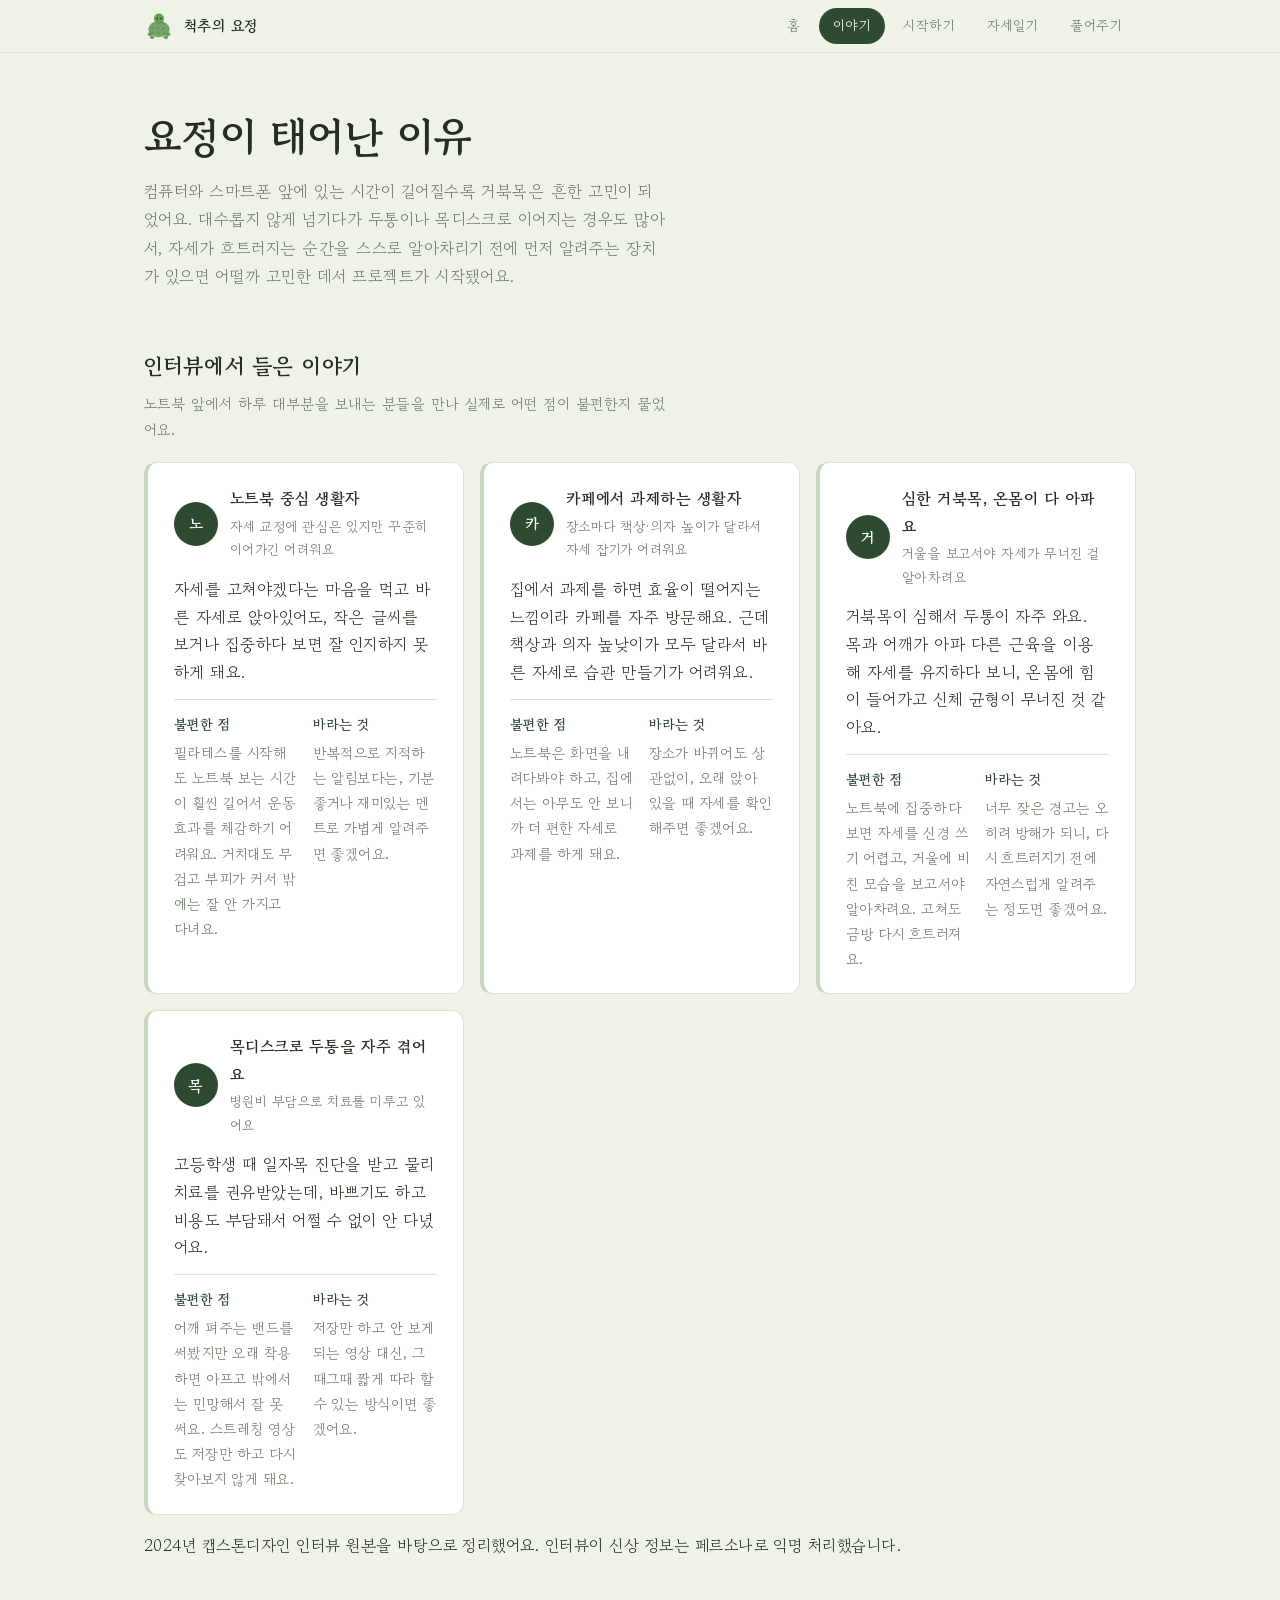
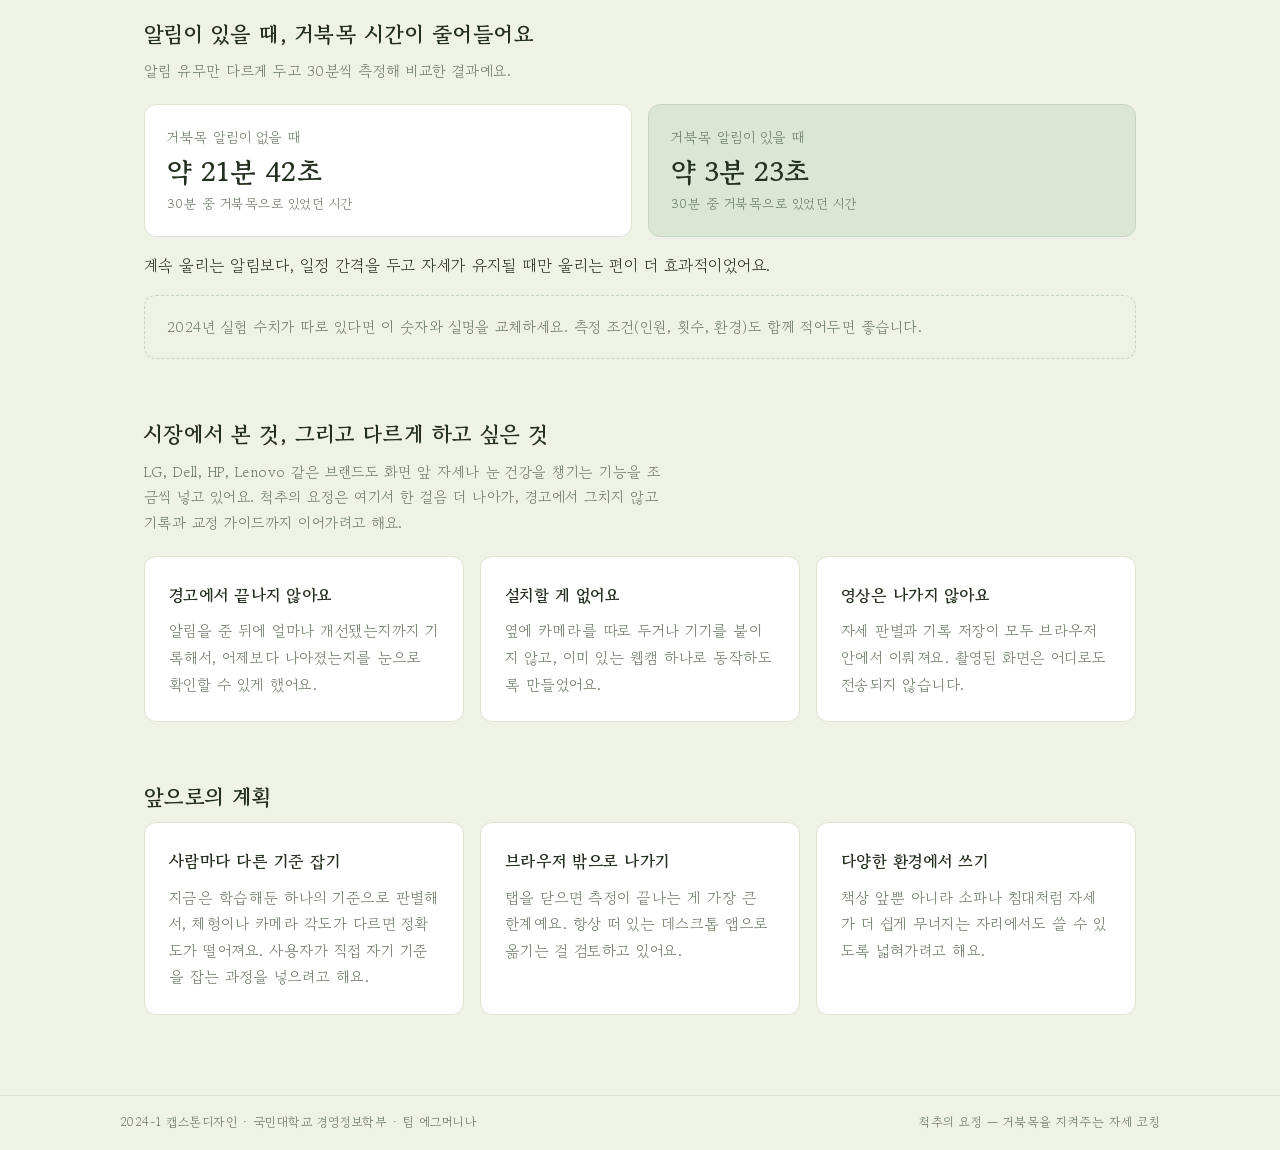
==== about.html @ 8b60ce1d "소개 페이지 인터뷰를 2024년 캡스톤디자인 인터뷰 원본으로 교체 - 4명의 FACT/THOUGHTS 인터뷰 자료를 바탕으로 인용·불편한 점·바라는 것 재작성 - 인터뷰이 신상 정" ====
<!DOCTYPE html>
<html lang="ko">
<head>
    <meta charset="UTF-8">
    <meta name="viewport" content="width=device-width, initial-scale=1.0">
    <title>소개 · 척추의 요정</title>
    <link rel="stylesheet" href="style.css">
    <style>
        .quote {
            background: var(--surface);
            border: 1px solid var(--line);
            border-left: 4px solid var(--sage-deep);
            border-radius: var(--radius);
            padding: 22px 26px;
        }
        .quote blockquote {
            margin: 0;
            font-size: 1.02rem;
            font-weight: 500;
            line-height: 1.7;
        }

        .compare {
            display: grid;
            grid-template-columns: 1fr 1fr;
            gap: 16px;
        }
        .compare .stat.highlight { background: var(--sage); border-color: var(--sage-deep); }
        @media (max-width: 620px) { .compare { grid-template-columns: 1fr; } }

        .todo {
            border: 1px dashed var(--sage-deep);
            border-radius: var(--radius);
            padding: 18px 22px;
            color: var(--ink-soft);
            font-size: 0.92rem;
        }
    </style>
</head>
<body>
    <header class="site-header">
        <div class="inner">
            <a class="brand" href="index.html"><svg viewBox="0 0 48 48" aria-hidden="true"><defs><pattern id="hexA" width="9" height="7.8" patternUnits="userSpaceOnUse"><polygon points="4.5,0 9,2.6 9,6.5 4.5,7.8 0,6.5 0,2.6" fill="none" stroke="#ffffff" stroke-opacity="0.4" stroke-width="0.6"/></pattern></defs><ellipse cx="24" cy="29" rx="17" ry="13" fill="#6A9A5B"/><ellipse cx="24" cy="29" rx="17" ry="13" fill="url(#hexA)"/><circle cx="24" cy="12" r="8" fill="#6A9A5B"/><circle cx="21" cy="12" r="1.3" fill="#1c2617"/><circle cx="27" cy="12" r="1.3" fill="#1c2617"/><ellipse cx="10" cy="37" rx="4" ry="3" fill="#6A9A5B"/><ellipse cx="38" cy="37" rx="4" ry="3" fill="#6A9A5B"/><ellipse cx="13" cy="42" rx="3.5" ry="2.6" fill="#6A9A5B"/><ellipse cx="35" cy="42" rx="3.5" ry="2.6" fill="#6A9A5B"/></svg> 척추의 요정</a>
            <nav class="site-nav">
                <ul>
                    <li><a href="index.html">홈</a></li>
                    <li class="current"><a href="about.html">이야기</a></li>
                    <li><a href="posture.html">시작하기</a></li>
                    <li><a href="statics.html">자세일기</a></li>
                    <li><a href="reels.html">풀어주기</a></li>
                </ul>
            </nav>
        </div>
    </header>

    <main class="page">
        <div class="page-head">
            <h1>요정이 태어난 이유</h1>
            <p class="lead">컴퓨터와 스마트폰 앞에 있는 시간이 길어질수록 거북목은 흔한 고민이 되었어요. 대수롭지 않게 넘기다가 두통이나 목디스크로 이어지는 경우도 많아서, 자세가 흐트러지는 순간을 스스로 알아차리기 전에 먼저 알려주는 장치가 있으면 어떨까 고민한 데서 프로젝트가 시작됐어요.</p>
        </div>

        <section>
            <h2>인터뷰에서 들은 이야기</h2>
            <p class="sub">노트북 앞에서 하루 대부분을 보내는 분들을 만나 실제로 어떤 점이 불편한지 물었어요.</p>

            <div class="card-grid">
                <div class="quote">
                    <div class="interview-head">
                        <div class="avatar-circle">노</div>
                        <div>
                            <p class="name">노트북 중심 생활자</p>
                            <p class="tag">자세 교정에 관심은 있지만 꾸준히 이어가긴 어려워요</p>
                        </div>
                    </div>
                    <blockquote>자세를 고쳐야겠다는 마음을 먹고 바른 자세로 앉아있어도, 작은 글씨를 보거나 집중하다 보면 잘 인지하지 못하게 돼요.</blockquote>
                    <div class="interview-cols">
                        <div>
                            <h4>불편한 점</h4>
                            <p>필라테스를 시작해도 노트북 보는 시간이 훨씬 길어서 운동 효과를 체감하기 어려워요. 거치대도 무겁고 부피가 커서 밖에는 잘 안 가지고 다녀요.</p>
                        </div>
                        <div>
                            <h4>바라는 것</h4>
                            <p>반복적으로 지적하는 알림보다는, 기분 좋거나 재미있는 멘트로 가볍게 알려주면 좋겠어요.</p>
                        </div>
                    </div>
                </div>
                <div class="quote">
                    <div class="interview-head">
                        <div class="avatar-circle">카</div>
                        <div>
                            <p class="name">카페에서 과제하는 생활자</p>
                            <p class="tag">장소마다 책상·의자 높이가 달라서 자세 잡기가 어려워요</p>
                        </div>
                    </div>
                    <blockquote>집에서 과제를 하면 효율이 떨어지는 느낌이라 카페를 자주 방문해요. 근데 책상과 의자 높낮이가 모두 달라서 바른 자세로 습관 만들기가 어려워요.</blockquote>
                    <div class="interview-cols">
                        <div>
                            <h4>불편한 점</h4>
                            <p>노트북은 화면을 내려다봐야 하고, 집에서는 아무도 안 보니까 더 편한 자세로 과제를 하게 돼요.</p>
                        </div>
                        <div>
                            <h4>바라는 것</h4>
                            <p>장소가 바뀌어도 상관없이, 오래 앉아 있을 때 자세를 확인해주면 좋겠어요.</p>
                        </div>
                    </div>
                </div>
                <div class="quote">
                    <div class="interview-head">
                        <div class="avatar-circle">거</div>
                        <div>
                            <p class="name">심한 거북목, 온몸이 다 아파요</p>
                            <p class="tag">거울을 보고서야 자세가 무너진 걸 알아차려요</p>
                        </div>
                    </div>
                    <blockquote>거북목이 심해서 두통이 자주 와요. 목과 어깨가 아파 다른 근육을 이용해 자세를 유지하다 보니, 온몸에 힘이 들어가고 신체 균형이 무너진 것 같아요.</blockquote>
                    <div class="interview-cols">
                        <div>
                            <h4>불편한 점</h4>
                            <p>노트북에 집중하다 보면 자세를 신경 쓰기 어렵고, 거울에 비친 모습을 보고서야 알아차려요. 고쳐도 금방 다시 흐트러져요.</p>
                        </div>
                        <div>
                            <h4>바라는 것</h4>
                            <p>너무 잦은 경고는 오히려 방해가 되니, 다시 흐트러지기 전에 자연스럽게 알려주는 정도면 좋겠어요.</p>
                        </div>
                    </div>
                </div>
                <div class="quote">
                    <div class="interview-head">
                        <div class="avatar-circle">목</div>
                        <div>
                            <p class="name">목디스크로 두통을 자주 겪어요</p>
                            <p class="tag">병원비 부담으로 치료를 미루고 있어요</p>
                        </div>
                    </div>
                    <blockquote>고등학생 때 일자목 진단을 받고 물리치료를 권유받았는데, 바쁘기도 하고 비용도 부담돼서 어쩔 수 없이 안 다녔어요.</blockquote>
                    <div class="interview-cols">
                        <div>
                            <h4>불편한 점</h4>
                            <p>어깨 펴주는 밴드를 써봤지만 오래 착용하면 아프고 밖에서는 민망해서 잘 못 써요. 스트레칭 영상도 저장만 하고 다시 찾아보지 않게 돼요.</p>
                        </div>
                        <div>
                            <h4>바라는 것</h4>
                            <p>저장만 하고 안 보게 되는 영상 대신, 그때그때 짧게 따라 할 수 있는 방식이면 좋겠어요.</p>
                        </div>
                    </div>
                </div>
            </div>

            <p class="sub" style="margin-top:16px">2024년 캡스톤디자인 인터뷰 원본을 바탕으로 정리했어요. 인터뷰이 신상 정보는 페르소나로 익명 처리했습니다.</p>
        </section>

        <section>
            <h2>알림이 있을 때, 거북목 시간이 줄어들어요</h2>
            <p class="sub">알림 유무만 다르게 두고 30분씩 측정해 비교한 결과예요.</p>
            <div class="compare">
                <div class="stat">
                    <p class="label">거북목 알림이 없을 때</p>
                    <p class="value">약 21분 42초</p>
                    <p class="note">30분 중 거북목으로 있었던 시간</p>
                </div>
                <div class="stat highlight">
                    <p class="label">거북목 알림이 있을 때</p>
                    <p class="value">약 3분 23초</p>
                    <p class="note">30분 중 거북목으로 있었던 시간</p>
                </div>
            </div>
            <p class="sub" style="margin-top:14px">계속 울리는 알림보다, 일정 간격을 두고 자세가 유지될 때만 울리는 편이 더 효과적이었어요.</p>
            <div class="todo">
                2024년 실험 수치가 따로 있다면 이 숫자와 설명을 교체하세요. 측정 조건(인원, 횟수, 환경)도 함께 적어두면 좋습니다.
            </div>
        </section>

        <section>
            <h2>시장에서 본 것, 그리고 다르게 하고 싶은 것</h2>
            <p class="sub">LG, Dell, HP, Lenovo 같은 브랜드도 화면 앞 자세나 눈 건강을 챙기는 기능을 조금씩 넣고 있어요. 척추의 요정은 여기서 한 걸음 더 나아가, 경고에서 그치지 않고 기록과 교정 가이드까지 이어가려고 해요.</p>
            <div class="card-grid">
                <div class="card">
                    <h3>경고에서 끝나지 않아요</h3>
                    <p>알림을 준 뒤에 얼마나 개선됐는지까지 기록해서, 어제보다 나아졌는지를 눈으로 확인할 수 있게 했어요.</p>
                </div>
                <div class="card">
                    <h3>설치할 게 없어요</h3>
                    <p>옆에 카메라를 따로 두거나 기기를 붙이지 않고, 이미 있는 웹캠 하나로 동작하도록 만들었어요.</p>
                </div>
                <div class="card">
                    <h3>영상은 나가지 않아요</h3>
                    <p>자세 판별과 기록 저장이 모두 브라우저 안에서 이뤄져요. 촬영된 화면은 어디로도 전송되지 않습니다.</p>
                </div>
            </div>
        </section>

        <section>
            <h2>앞으로의 계획</h2>
            <div class="card-grid">
                <div class="card">
                    <h3>사람마다 다른 기준 잡기</h3>
                    <p>지금은 학습해둔 하나의 기준으로 판별해서, 체형이나 카메라 각도가 다르면 정확도가 떨어져요. 사용자가 직접 자기 기준을 잡는 과정을 넣으려고 해요.</p>
                </div>
                <div class="card">
                    <h3>브라우저 밖으로 나가기</h3>
                    <p>탭을 닫으면 측정이 끝나는 게 가장 큰 한계예요. 항상 떠 있는 데스크톱 앱으로 옮기는 걸 검토하고 있어요.</p>
                </div>
                <div class="card">
                    <h3>다양한 환경에서 쓰기</h3>
                    <p>책상 앞뿐 아니라 소파나 침대처럼 자세가 더 쉽게 무너지는 자리에서도 쓸 수 있도록 넓혀가려고 해요.</p>
                </div>
            </div>
        </section>
    </main>

    <footer class="site-footer">
        <div class="inner">
            <span>2024-1 캡스톤디자인 · 국민대학교 경영정보학부 · 팀 에그머니나</span>
            <span>척추의 요정 — 거북목을 지켜주는 자세 코칭</span>
        </div>
    </footer>
</body>
</html>
---- style.css ----
/* 척추의 요정 — 공통 스타일
 * 2024년 버전은 헤더·네비 CSS가 네 파일에 복붙되어 있어 한 곳을 고치려면
 * 네 군데를 고쳐야 했다. 이 파일 하나로 합친다. */

/* 고운바탕(Gowun Batang). 구글 폰트, OFL 라이선스라 상업적 사용과 재배포가 자유롭다.
 * 명조체 계열이라 400(본문)/700(강조·제목) 두 굵기만 제공한다. */
@import url("https://fonts.googleapis.com/css2?family=Gowun+Batang:wght@400;700&display=swap");

:root {
    --bg: #EFF2E6;
    --surface: #FFFFFF;
    --ink: #24301F;
    --ink-soft: #6B7A67;
    --line: #E2E0D5;

    --primary: #2E4B32;
    --primary-hover: #243B27;
    --sage: #DCE6D5;
    --sage-deep: #C7D6BE;

    /* 상태색. 테라코타는 거북목에만 쓴다. 장식으로는 쓰지 않는다. */
    --good: #6A9A5B;
    --bad: #C4703A;
    --bad-soft: #F6E7DA;

    --radius: 12px;
    --radius-lg: 18px;
    --shell: 1040px;
}

* { box-sizing: border-box; }

body {
    margin: 0;
    font-family: 'Gowun Batang', 'Nanum Myeongjo', Georgia, serif;
    font-weight: 400;
    background: var(--bg);
    color: var(--ink);
    line-height: 1.75;
    letter-spacing: 0.03em;
    -webkit-font-smoothing: antialiased;
}

/* ---------- 헤더 ---------- */

.site-header {
    position: sticky;
    top: 0;
    z-index: 100;
    background: rgba(239, 242, 230, 0.92);
    backdrop-filter: blur(8px);
    border-bottom: 1px solid var(--line);
}
.site-header .inner {
    max-width: var(--shell);
    margin: 0 auto;
    padding: 8px 24px;
    display: flex;
    align-items: center;
    justify-content: space-between;
    gap: 16px;
}
.brand {
    display: flex;
    align-items: center;
    gap: 10px;
    text-decoration: none;
    color: var(--ink);
    font-weight: 700;
    font-size: 0.92rem;
}
.brand svg { height: 30px; width: auto; display: block; }

.site-nav ul {
    list-style: none;
    display: flex;
    gap: 4px;
    margin: 0;
    padding: 0;
}
.site-nav a {
    display: block;
    padding: 6px 14px;
    border-radius: 999px;
    text-decoration: none;
    color: var(--ink-soft);
    font-weight: 500;
    font-size: 0.85rem;
}
.site-nav a:hover { color: var(--ink); background: var(--sage); }
.site-nav li.current a {
    background: var(--primary);
    color: #fff;
}

/* ---------- 페이지 뼈대 ---------- */

.page {
    max-width: var(--shell);
    margin: 0 auto;
    padding: 56px 24px 80px;
}
.page-head { margin-bottom: 40px; }
.page-head h1 {
    font-weight: 700;
    font-size: clamp(1.9rem, 4vw, 2.6rem);
    line-height: 1.3;
    margin: 0 0 14px;
}
.lead {
    color: var(--ink-soft);
    font-size: 1.02rem;
    max-width: 58ch;   /* 글줄이 너무 짧게 끊기지 않도록 */
    margin: 0;
}

section { margin-top: 56px; }
section > h2 {
    font-weight: 700;
    font-size: 1.35rem;
    margin: 0 0 6px;
}
section > h2 + .sub {
    color: var(--ink-soft);
    font-size: 0.92rem;
    margin: 0 0 20px;
    max-width: 58ch;
}

/* ---------- 카드 ---------- */

.card {
    background: var(--surface);
    border: 1px solid var(--line);
    border-radius: var(--radius);
    padding: 24px;
}
.card h3 {
    font-weight: 700;
    font-size: 1.02rem;
    margin: 0 0 8px;
}
.card p { margin: 0; color: var(--ink-soft); font-size: 0.95rem; }

.feature-icon {
    width: 40px;
    height: 40px;
    display: flex;
    align-items: center;
    justify-content: center;
    border-radius: 10px;
    background: var(--sage);
    color: var(--primary);
    margin-bottom: 14px;
}
.feature-icon svg { width: 20px; height: 20px; }

/* ---------- 인터뷰 카드 ---------- */

.avatar-circle {
    width: 44px;
    height: 44px;
    border-radius: 50%;
    background: var(--primary);
    color: #fff;
    display: flex;
    align-items: center;
    justify-content: center;
    font-weight: 700;
    font-size: 0.95rem;
    flex-shrink: 0;
}
.interview-head {
    display: flex;
    align-items: center;
    gap: 12px;
    margin-bottom: 14px;
}
.interview-head .name { margin: 0; font-weight: 700; font-size: 0.98rem; }
.interview-head .tag { margin: 2px 0 0; color: var(--ink-soft); font-size: 0.84rem; }
.interview-cols {
    display: grid;
    grid-template-columns: 1fr 1fr;
    gap: 14px;
    margin-top: 12px;
    padding-top: 12px;
    border-top: 1px solid var(--line);
}
.interview-cols h4 {
    margin: 0 0 4px;
    font-size: 0.86rem;
    font-weight: 700;
    color: var(--primary);
}
.interview-cols p { margin: 0; font-size: 0.9rem; color: var(--ink-soft); }
@media (max-width: 560px) {
    .interview-cols { grid-template-columns: 1fr; }
}

/* ---------- 추이 배너 ---------- */

.trend-banner {
    position: relative;
    background-color: var(--sage);
    background-image: url("data:image/svg+xml,%3Csvg xmlns='http://www.w3.org/2000/svg' width='44' height='38' viewBox='0 0 44 38'%3E%3Cpolygon points='22,0 44,11 44,29 22,38 0,29 0,11' fill='none' stroke='%232E4B32' stroke-opacity='0.15' stroke-width='1.2'/%3E%3C/svg%3E");
    border-radius: var(--radius-lg);
    padding: 40px 36px;
    overflow: hidden;
}
.trend-banner .trend-chart {
    width: min(320px, 55%);
    height: auto;
    float: right;
    margin: 0 0 16px 20px;
}
.trend-banner p {
    margin: 0;
    max-width: 46ch;
    line-height: 1.8;
}
@media (max-width: 620px) {
    .trend-banner .trend-chart { float: none; width: 100%; margin: 0 0 16px; }
}

.card-grid {
    display: grid;
    grid-template-columns: repeat(auto-fit, minmax(250px, 1fr));
    gap: 16px;
}

/* ---------- 버튼 ---------- */

.btn {
    display: inline-flex;
    align-items: center;
    justify-content: center;
    padding: 12px 26px;
    border: 1px solid transparent;
    border-radius: 999px;
    font-family: inherit;
    font-weight: 500;
    font-size: 0.98rem;
    cursor: pointer;
    text-decoration: none;
    background: var(--primary);
    color: #fff;
}
.btn:hover { background: var(--primary-hover); }
.btn.ghost {
    background: transparent;
    color: var(--ink);
    border-color: var(--line);
}
.btn.ghost:hover { background: var(--sage); }
.btn:disabled {
    background: var(--line);
    color: #9a9c90;
    cursor: default;
}
.btn-row { display: flex; gap: 10px; flex-wrap: wrap; }

:focus-visible {
    outline: 2px solid var(--primary);
    outline-offset: 2px;
}

/* ---------- 수치 ---------- */

.stat-grid {
    display: grid;
    grid-template-columns: repeat(auto-fit, minmax(200px, 1fr));
    gap: 16px;
}
.stat {
    background: var(--surface);
    border: 1px solid var(--line);
    border-radius: var(--radius);
    padding: 20px 22px;
}
.stat .label {
    color: var(--ink-soft);
    font-size: 0.88rem;
    margin: 0 0 4px;
}
.stat .value {
    font-weight: 700;
    font-size: 1.7rem;
    margin: 0;
    line-height: 1.3;
}
.stat .note { color: var(--ink-soft); font-size: 0.82rem; margin: 4px 0 0; }

.rows { border-top: 1px solid var(--line); }
.rows .row {
    display: flex;
    justify-content: space-between;
    align-items: center;
    gap: 16px;
    padding: 13px 0;
    border-bottom: 1px solid var(--line);
    font-size: 0.95rem;
}
.rows .row span:last-child { font-weight: 500; }

/* ---------- 상태 배지 ---------- */

.badge {
    display: inline-flex;
    align-items: center;
    gap: 8px;
    padding: 6px 14px;
    border-radius: 999px;
    background: var(--sage);
    color: var(--ink);
    font-size: 0.92rem;
    font-weight: 500;
}
.badge::before {
    content: '';
    width: 8px;
    height: 8px;
    border-radius: 50%;
    background: var(--ink-soft);
}
.badge.good { background: var(--sage); }
.badge.good::before { background: var(--good); }
.badge.bad { background: var(--bad-soft); }
.badge.bad::before { background: var(--bad); }

/* ---------- 설정 ---------- */

.settings {
    display: flex;
    gap: 12px 28px;
    flex-wrap: wrap;
    background: var(--sage);
    border-radius: var(--radius);
    padding: 16px 22px;
    font-size: 0.94rem;
}
.settings select {
    font-family: inherit;
    font-size: 0.94rem;
    font-weight: 500;
    padding: 5px 10px;
    border: 1px solid var(--sage-deep);
    border-radius: 8px;
    background: var(--surface);
    color: var(--primary);
}

/* ---------- 타임라인 ---------- */

.tl-head {
    display: flex;
    justify-content: space-between;
    align-items: center;
    flex-wrap: wrap;
    gap: 10px;
    margin-bottom: 14px;
}
.tl-head h2 { margin: 0; }
.tl-toggle {
    display: inline-flex;
    background: var(--sage);
    border-radius: 999px;
    padding: 3px;
}
.tl-toggle button {
    border: none;
    cursor: pointer;
    font-family: inherit;
    font-size: 0.88rem;
    padding: 5px 16px;
    border-radius: 999px;
    background: transparent;
    color: var(--ink-soft);
}
.tl-toggle button.active { background: var(--surface); color: var(--primary); font-weight: 500; }

#timeline { width: 100%; display: block; }

.tl-row {
    display: flex;
    align-items: center;
    padding: 13px 20px;
    border-radius: var(--radius);
    background: var(--surface);
    border: 1px solid var(--line);
    margin-top: 8px;
}
.tl-dot { width: 10px; height: 10px; border-radius: 50%; margin-right: 12px; }
.tl-value { margin-left: auto; font-weight: 500; font-size: 1.05rem; }

/* ---------- 웹캠 ---------- */

.cam-wrap {
    display: grid;
    grid-template-columns: minmax(0, 320px) 1fr;
    gap: 24px;
    align-items: start;
}
#canvas {
    display: block;
    width: 100%;
    max-width: 320px;
    border-radius: var(--radius);
    border: 3px solid var(--line);
    background: var(--primary);
}
#canvas.good { border-color: var(--good); }
#canvas.bad { border-color: var(--bad); }
#label-container {
    margin-top: 10px;
    font-size: 0.8rem;
    color: #9a9c90;
}
@media (max-width: 760px) {
    .cam-wrap { grid-template-columns: 1fr; }
}

/* ---------- 알림 오버레이 ---------- */

#alert-overlay {
    position: fixed;
    inset: 0;
    background: rgba(36, 48, 31, 0.55);
    display: none;
    align-items: center;
    justify-content: center;
    padding: 24px;
    z-index: 3000;
}
#alert-overlay.show { display: flex; }
.alert-box {
    background: var(--surface);
    border-radius: var(--radius-lg);
    padding: 34px 40px;
    max-width: 420px;
    text-align: center;
    border-top: 6px solid var(--bad);
}
.alert-box h2 { margin: 0 0 10px; font-size: 1.4rem; color: var(--bad); font-weight: 700; }
.alert-box p { margin: 0 0 6px; color: var(--ink-soft); }
.alert-box .hint { font-size: 0.86rem; margin-bottom: 20px; }

/* ---------- 푸터 ---------- */

.site-footer {
    border-top: 1px solid var(--line);
    padding: 16px 24px;
    color: var(--ink-soft);
    font-size: 0.78rem;
}
.site-footer .inner {
    max-width: var(--shell);
    margin: 0 auto;
    display: flex;
    justify-content: space-between;
    gap: 12px;
    flex-wrap: wrap;
}

/* ---------- 좁은 화면 ---------- */

@media (max-width: 760px) {
    .site-header .inner {
        flex-direction: column;
        align-items: flex-start;
        gap: 10px;
        padding: 12px 18px;
    }
    .site-nav { width: 100%; overflow-x: auto; }
    .site-nav ul { flex-wrap: nowrap; }
    .site-nav a { padding: 6px 13px; font-size: 0.9rem; white-space: nowrap; }
    .page { padding: 36px 18px 60px; }
    section { margin-top: 40px; }
}

@media (prefers-reduced-motion: reduce) {
    * { transition: none !important; }
}
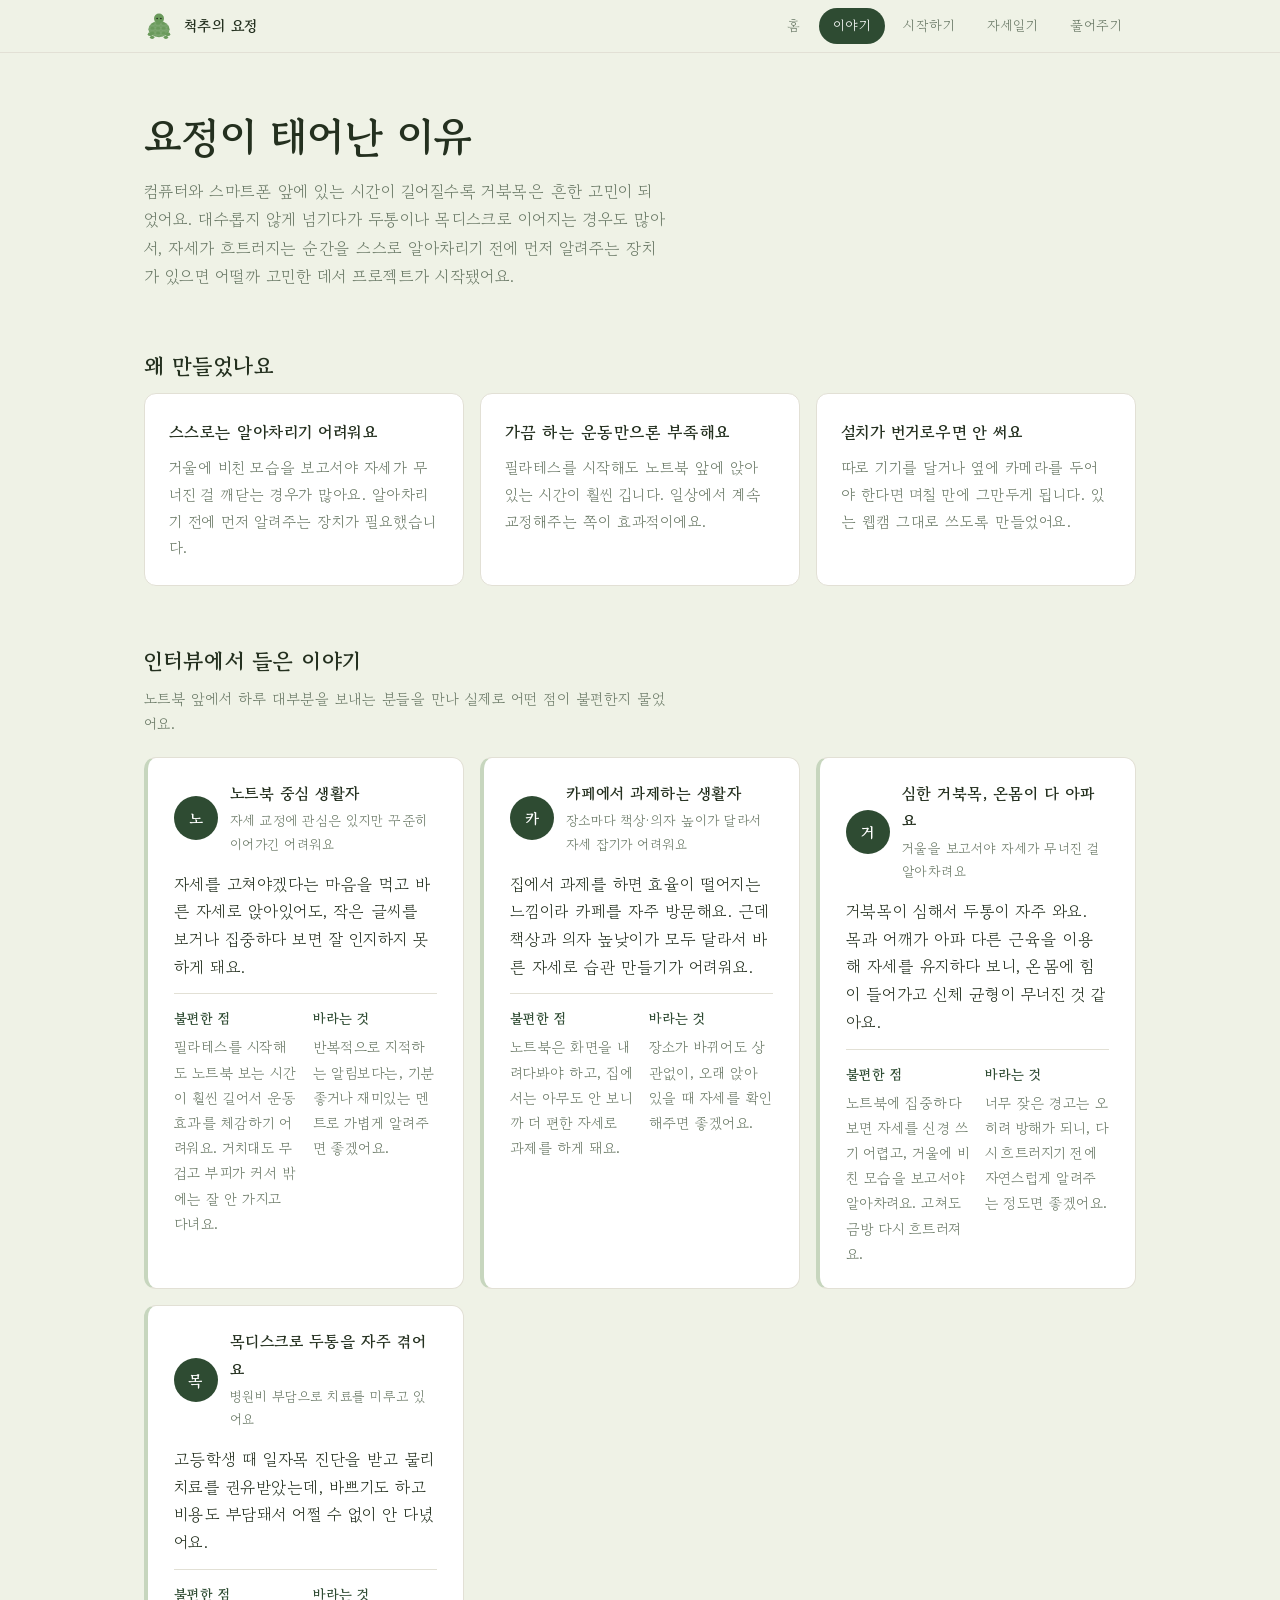
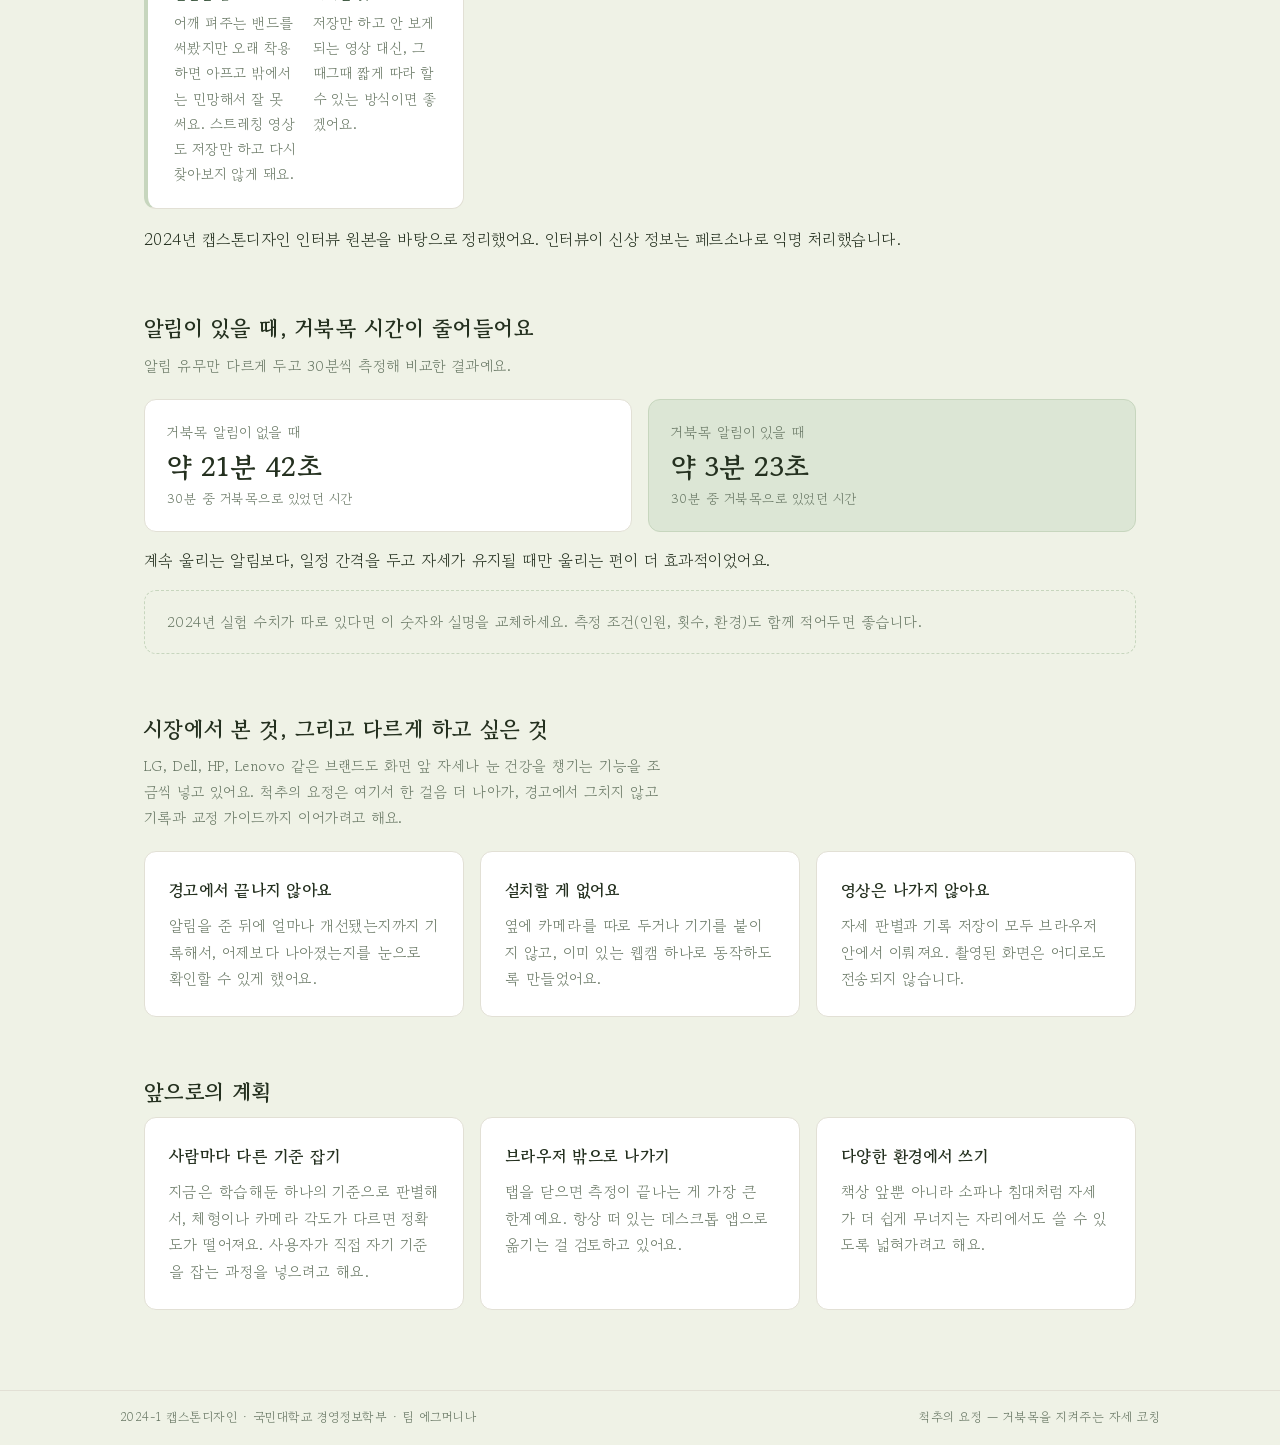
==== commit 23839867: "홈 화면의 '왜 만들었나요' 섹션을 이야기 페이지로 이동 Co-Authored-By: Claude Sonnet 5 <noreply@anthropic.com> Claude-Sessi" ====
--- a/about.html
+++ b/about.html
@@ -60,6 +60,24 @@
         </div>
 
         <section>
+            <h2>왜 만들었나요</h2>
+            <div class="card-grid" style="margin-top:8px">
+                <div class="card">
+                    <h3>스스로는 알아차리기 어려워요</h3>
+                    <p>거울에 비친 모습을 보고서야 자세가 무너진 걸 깨닫는 경우가 많아요. 알아차리기 전에 먼저 알려주는 장치가 필요했습니다.</p>
+                </div>
+                <div class="card">
+                    <h3>가끔 하는 운동만으론 부족해요</h3>
+                    <p>필라테스를 시작해도 노트북 앞에 앉아 있는 시간이 훨씬 깁니다. 일상에서 계속 교정해주는 쪽이 효과적이에요.</p>
+                </div>
+                <div class="card">
+                    <h3>설치가 번거로우면 안 써요</h3>
+                    <p>따로 기기를 달거나 옆에 카메라를 두어야 한다면 며칠 만에 그만두게 됩니다. 있는 웹캠 그대로 쓰도록 만들었어요.</p>
+                </div>
+            </div>
+        </section>
+
+        <section>
             <h2>인터뷰에서 들은 이야기</h2>
             <p class="sub">노트북 앞에서 하루 대부분을 보내는 분들을 만나 실제로 어떤 점이 불편한지 물었어요.</p>
 
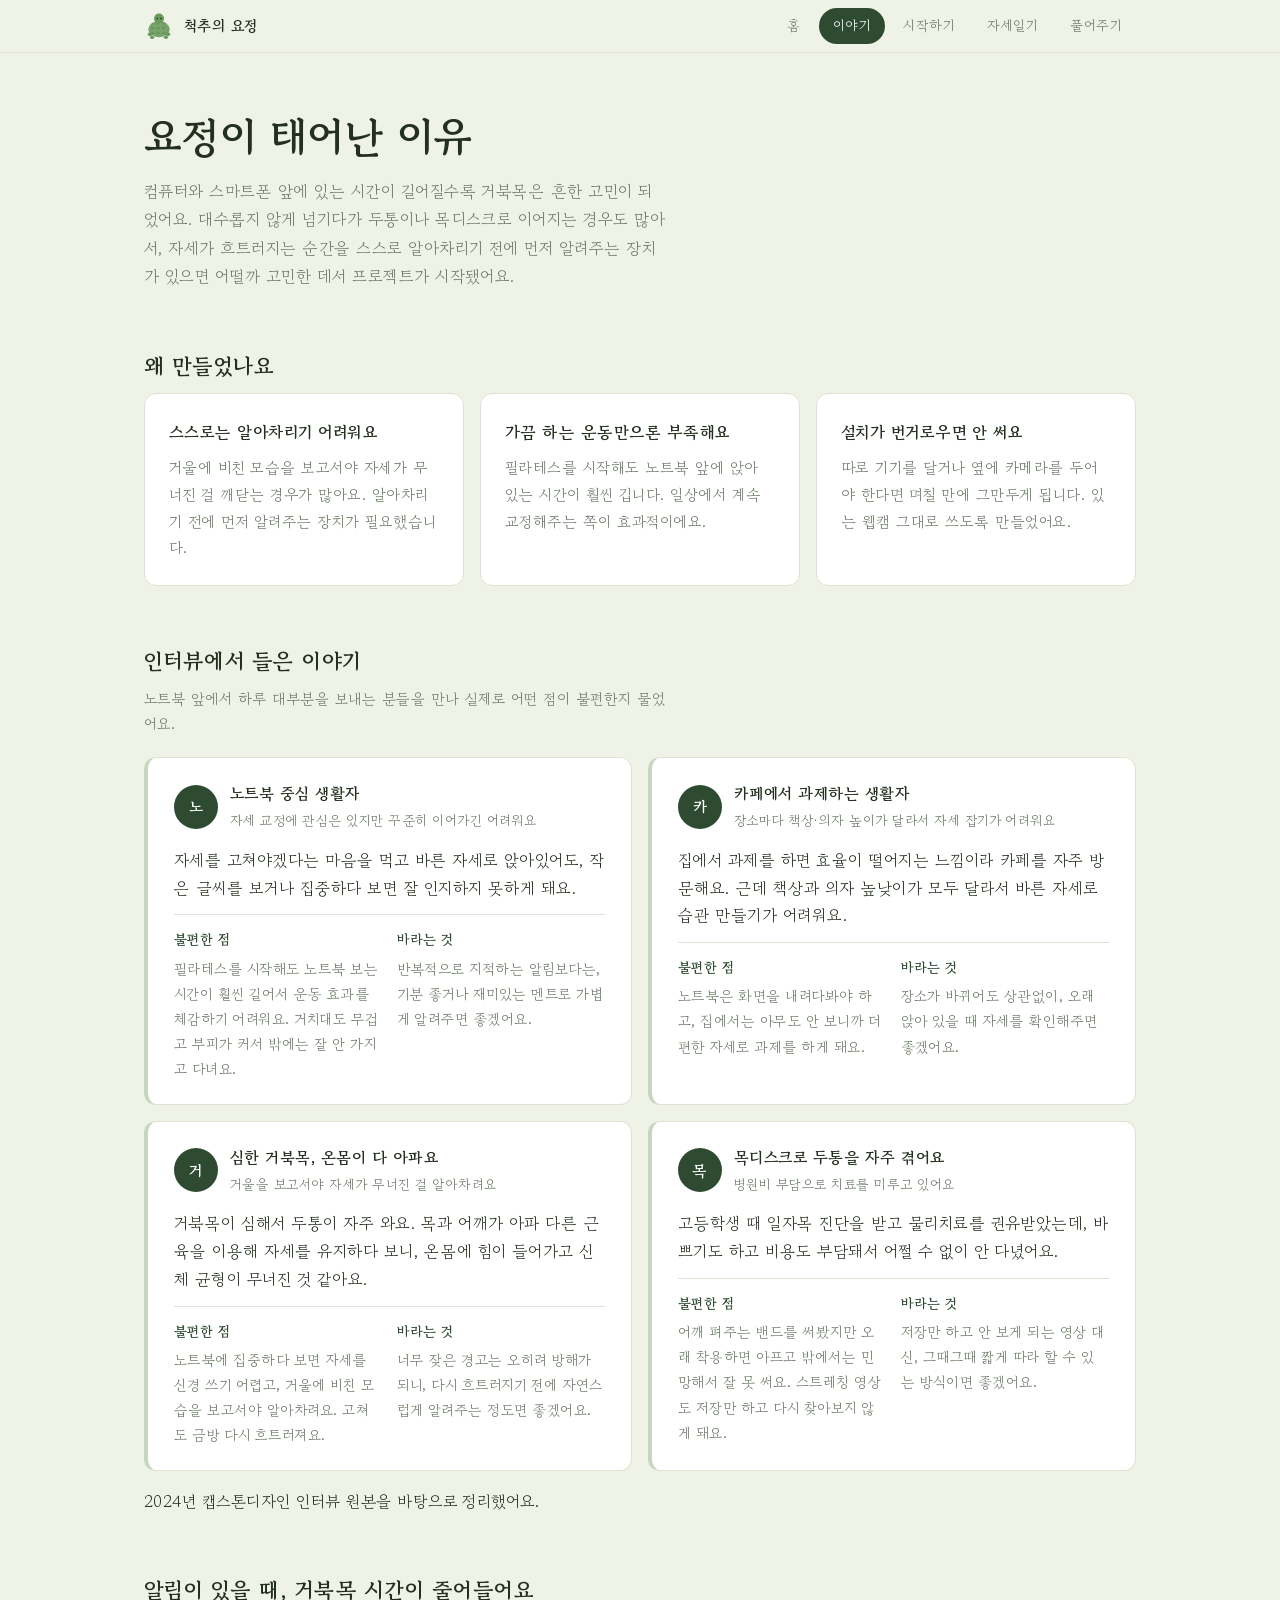
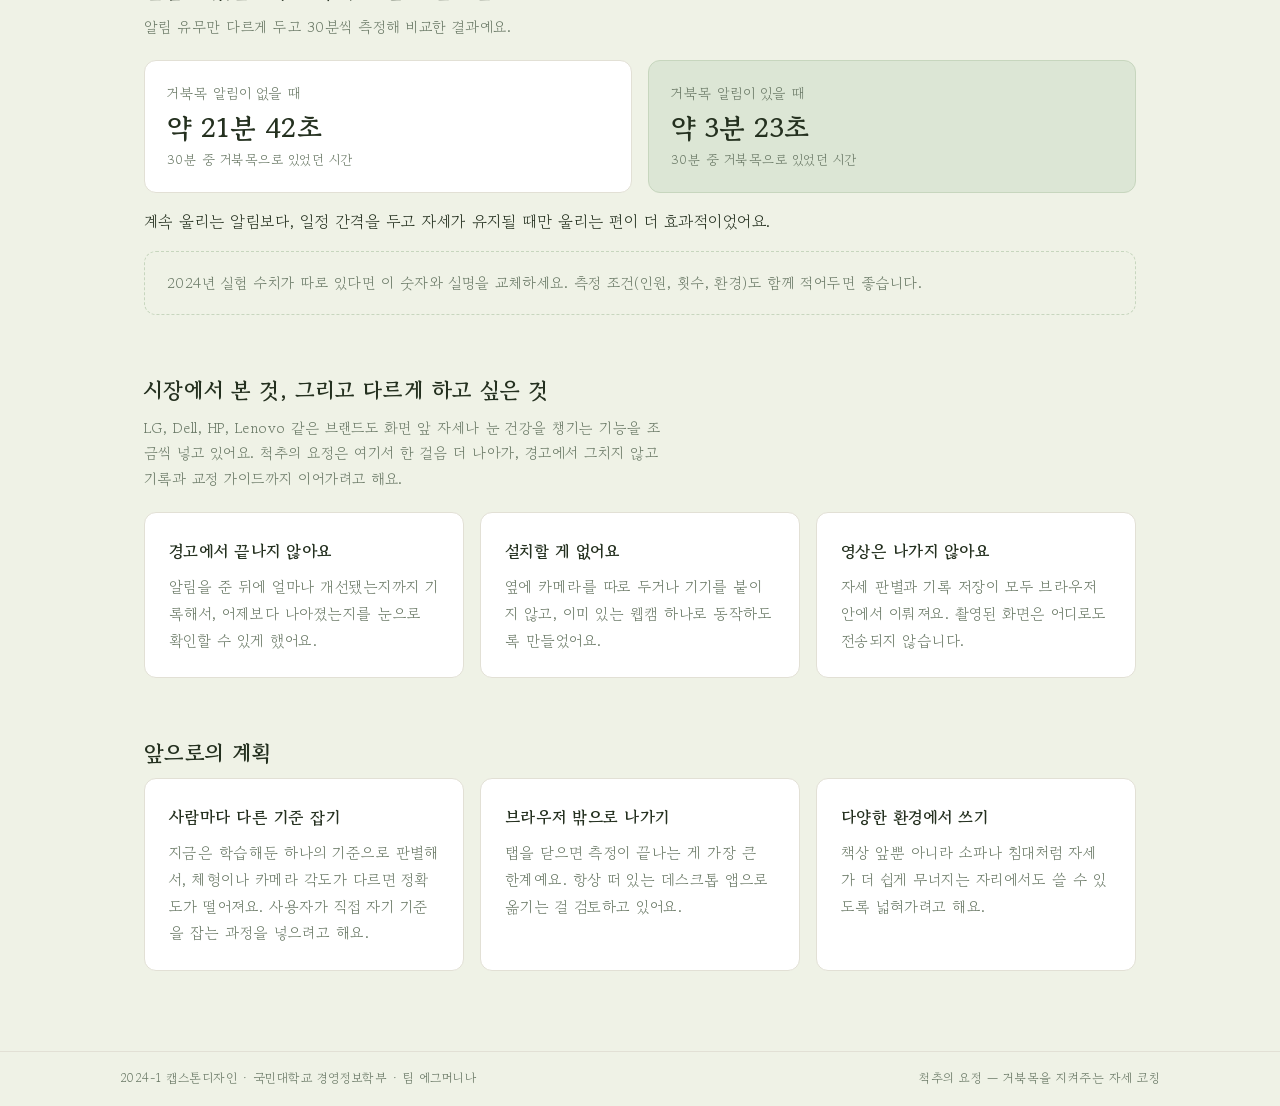
==== commit 0c833314: "인터뷰 카드 2x2 배치로 변경, 익명 처리 문구 제거 Co-Authored-By: Claude Sonnet 5 <noreply@anthropic.com> Claude-Sessio" ====
--- a/about.html
+++ b/about.html
@@ -81,7 +81,7 @@
             <h2>인터뷰에서 들은 이야기</h2>
             <p class="sub">노트북 앞에서 하루 대부분을 보내는 분들을 만나 실제로 어떤 점이 불편한지 물었어요.</p>
 
-            <div class="card-grid">
+            <div class="card-grid interview-grid">
                 <div class="quote">
                     <div class="interview-head">
                         <div class="avatar-circle">노</div>
@@ -164,7 +164,7 @@
                 </div>
             </div>
 
-            <p class="sub" style="margin-top:16px">2024년 캡스톤디자인 인터뷰 원본을 바탕으로 정리했어요. 인터뷰이 신상 정보는 페르소나로 익명 처리했습니다.</p>
+            <p class="sub" style="margin-top:16px">2024년 캡스톤디자인 인터뷰 원본을 바탕으로 정리했어요.</p>
         </section>
 
         <section>
--- a/style.css
+++ b/style.css
@@ -226,6 +226,10 @@
     display: grid;
     grid-template-columns: repeat(auto-fit, minmax(250px, 1fr));
     gap: 16px;
+}
+.interview-grid { grid-template-columns: repeat(2, 1fr); }
+@media (max-width: 640px) {
+    .interview-grid { grid-template-columns: 1fr; }
 }
 
 /* ---------- 버튼 ---------- */
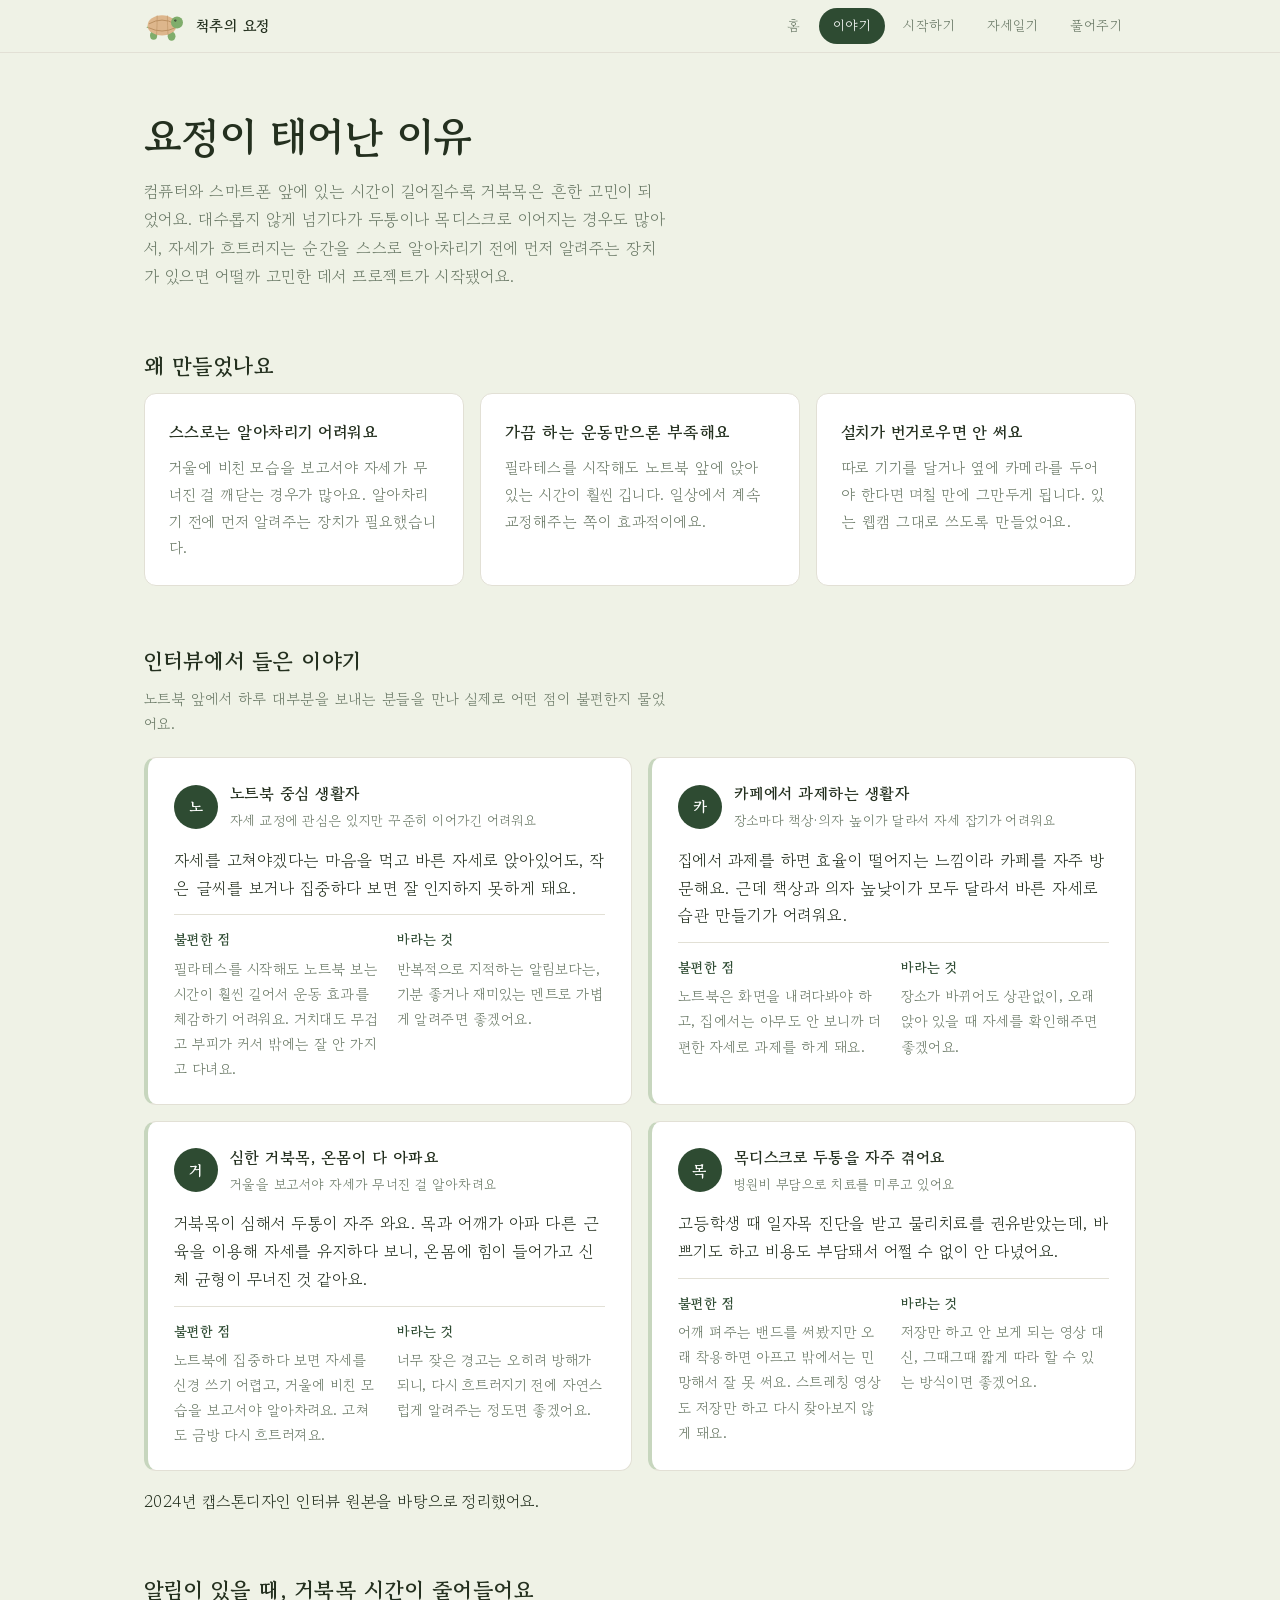
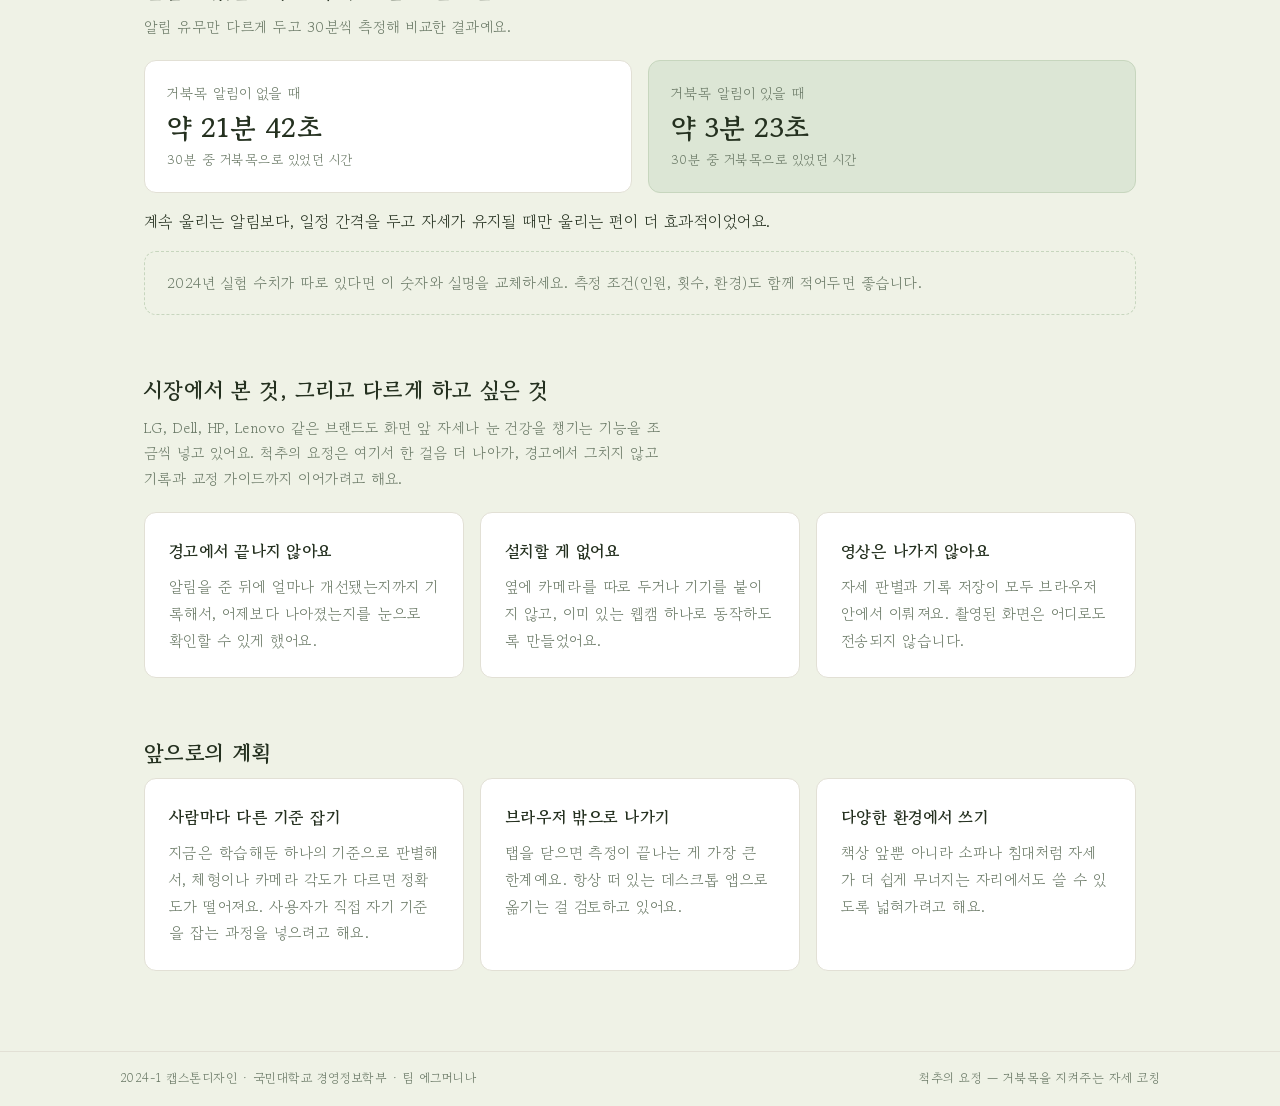
==== commit 02a4557d: "헤더 로고 아이콘을 turtle-nukki.png 스타일로 새로 그림 탄색 줄무늬 등껍질 + 초록 몸통의 옆모습 걷는 거북이로 변경.  Co-Authored-By: Claude S" ====
--- a/about.html
+++ b/about.html
@@ -40,7 +40,7 @@
 <body>
     <header class="site-header">
         <div class="inner">
-            <a class="brand" href="index.html"><svg viewBox="0 0 48 48" aria-hidden="true"><defs><pattern id="hexA" width="9" height="7.8" patternUnits="userSpaceOnUse"><polygon points="4.5,0 9,2.6 9,6.5 4.5,7.8 0,6.5 0,2.6" fill="none" stroke="#ffffff" stroke-opacity="0.4" stroke-width="0.6"/></pattern></defs><ellipse cx="24" cy="29" rx="17" ry="13" fill="#6A9A5B"/><ellipse cx="24" cy="29" rx="17" ry="13" fill="url(#hexA)"/><circle cx="24" cy="12" r="8" fill="#6A9A5B"/><circle cx="21" cy="12" r="1.3" fill="#1c2617"/><circle cx="27" cy="12" r="1.3" fill="#1c2617"/><ellipse cx="10" cy="37" rx="4" ry="3" fill="#6A9A5B"/><ellipse cx="38" cy="37" rx="4" ry="3" fill="#6A9A5B"/><ellipse cx="13" cy="42" rx="3.5" ry="2.6" fill="#6A9A5B"/><ellipse cx="35" cy="42" rx="3.5" ry="2.6" fill="#6A9A5B"/></svg> 척추의 요정</a>
+            <a class="brand" href="index.html"><svg viewBox="0 0 70 50" aria-hidden="true"><path d="M4 27 Q10 22 15 27 Q10 31 4 27 Z" fill="#7FAD6B"/><ellipse cx="16" cy="41" rx="6" ry="7" fill="#7FAD6B"/><ellipse cx="46" cy="42" rx="6.5" ry="7.5" fill="#7FAD6B"/><ellipse cx="30" cy="24" rx="24" ry="17" fill="#DDB68C"/><path d="M9 21 Q30 9 51 21" fill="none" stroke="#B98F60" stroke-width="1.6" stroke-linecap="round"/><path d="M8 28 Q30 39 52 28" fill="none" stroke="#B98F60" stroke-width="1.6" stroke-linecap="round"/><path d="M22 8 Q22 24 21 40" fill="none" stroke="#B98F60" stroke-width="1.3" stroke-linecap="round" opacity="0.7"/><path d="M39 8 Q39 24 40 40" fill="none" stroke="#B98F60" stroke-width="1.3" stroke-linecap="round" opacity="0.7"/><circle cx="55" cy="19" r="10" fill="#7FAD6B"/><circle cx="52.3" cy="15.8" r="1.8" fill="#1c2617"/><circle cx="52.9" cy="15.1" r="0.6" fill="#fff"/></svg> 척추의 요정</a>
             <nav class="site-nav">
                 <ul>
                     <li><a href="index.html">홈</a></li>
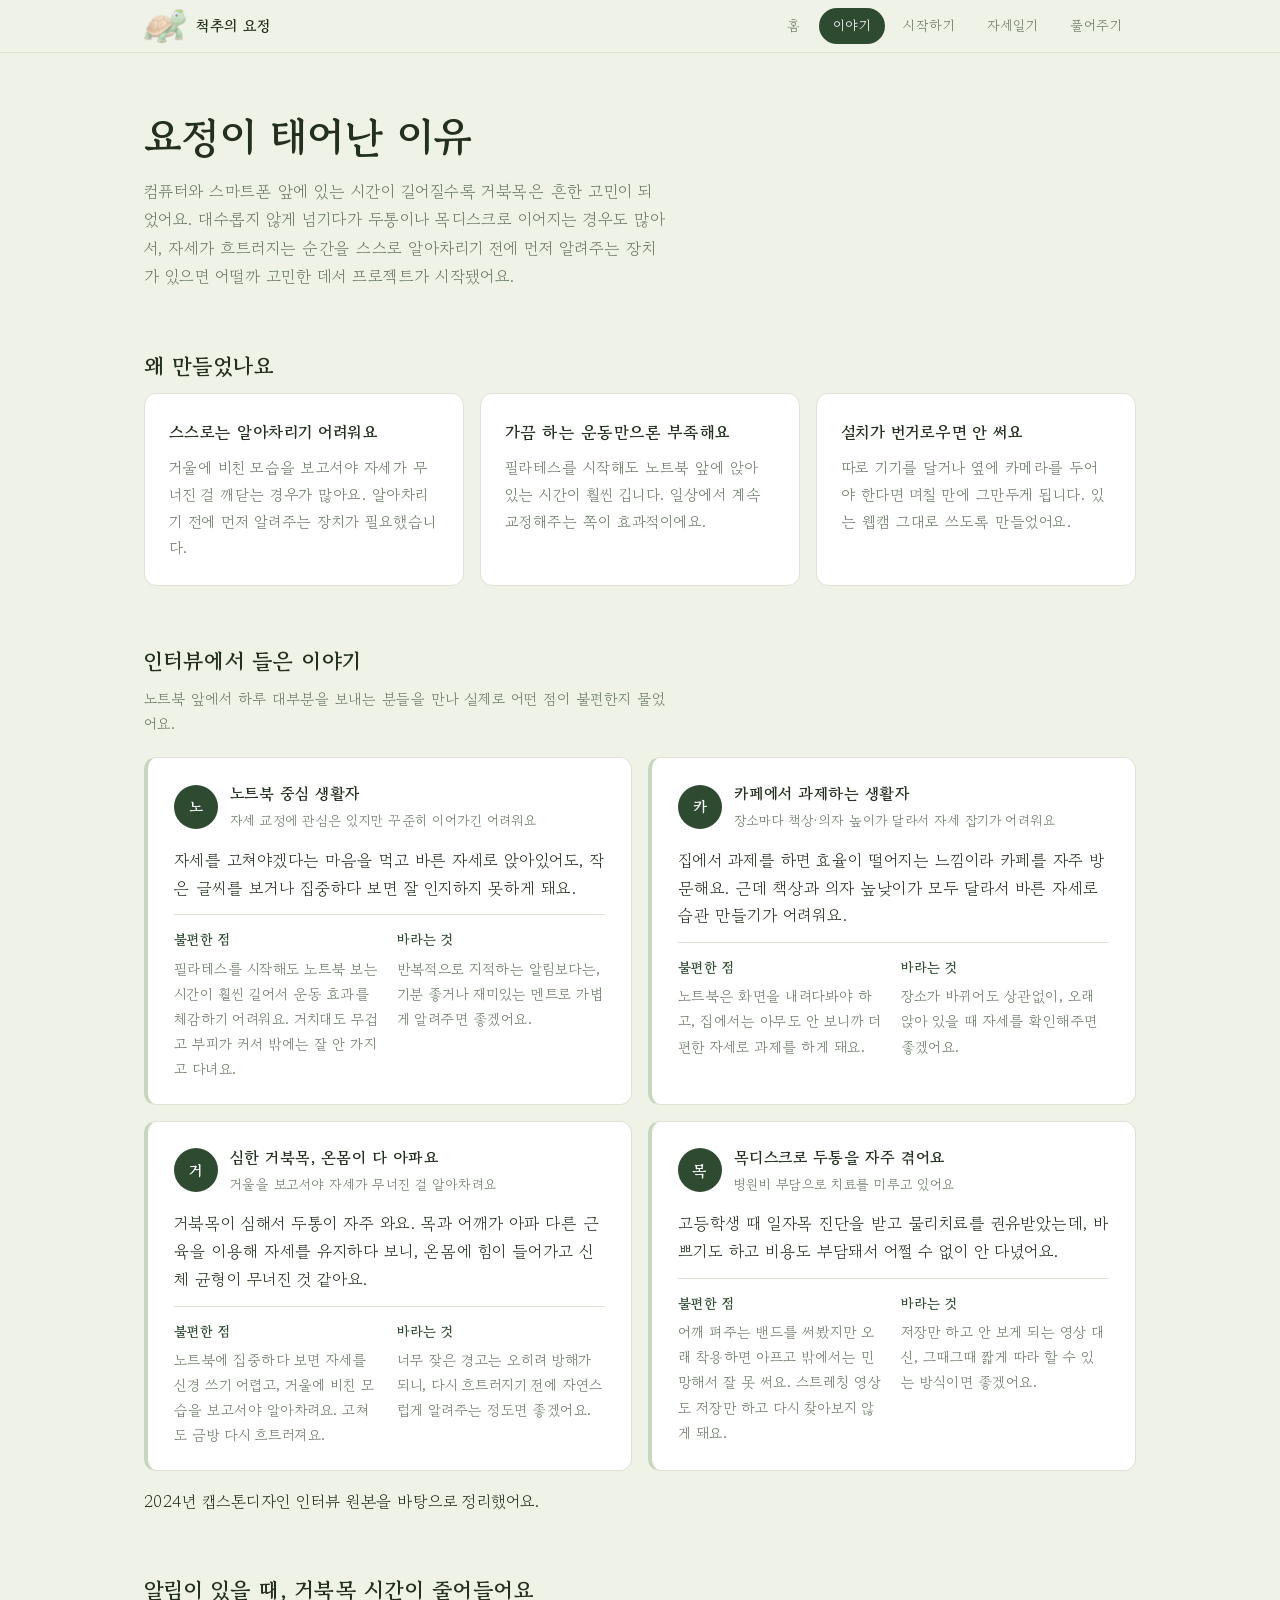
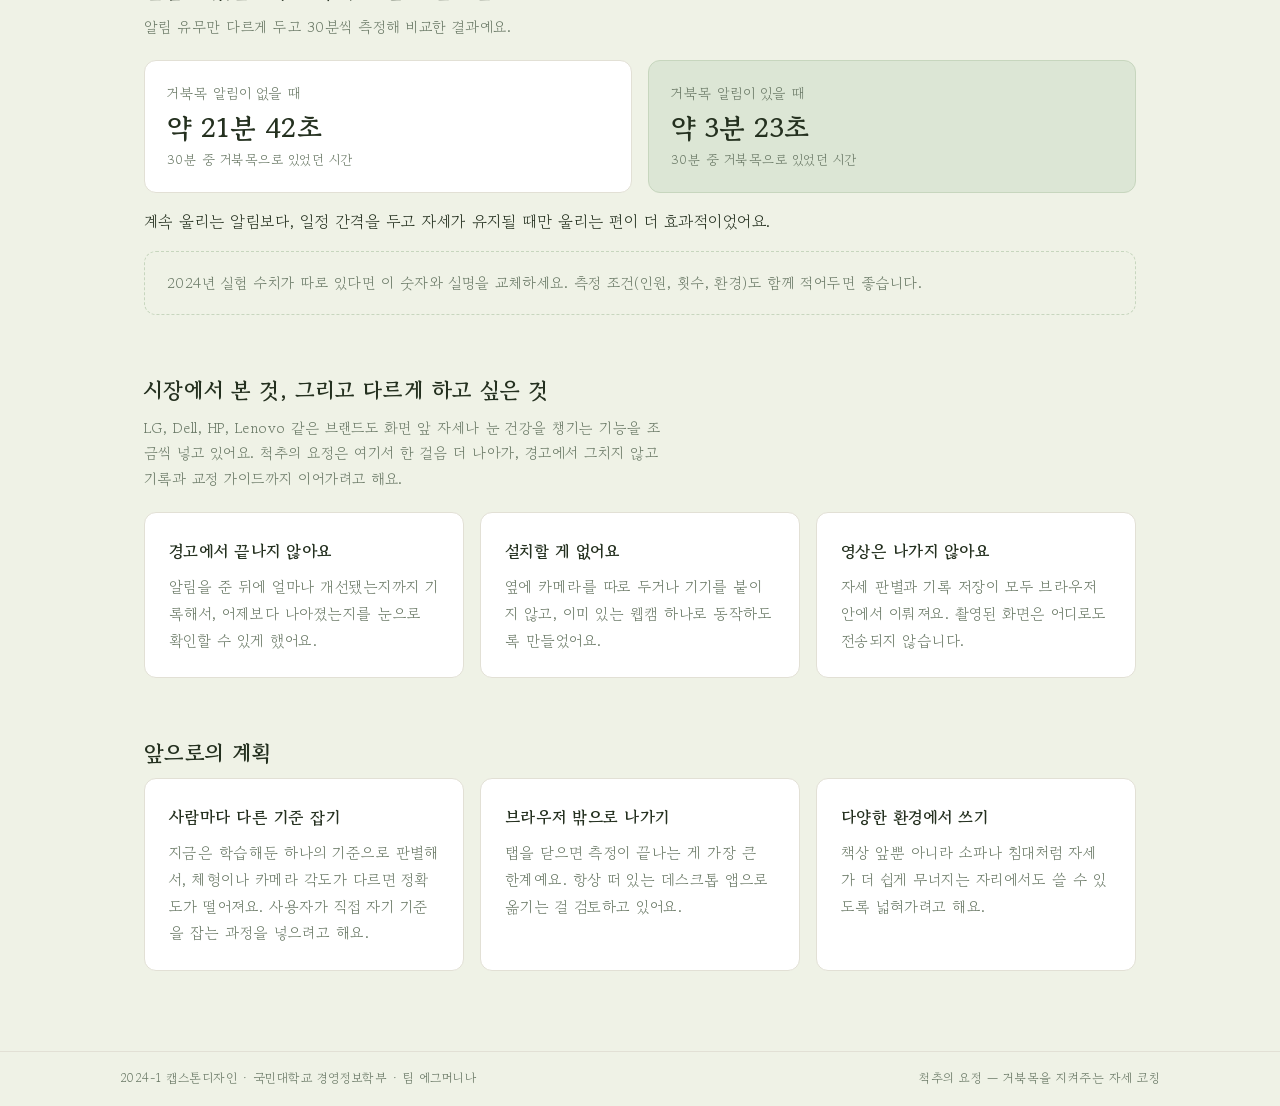
==== commit 13ad71dc: "헤더 로고를 turtle-nukki.png 이미지로 교체 직접 그린 SVG 아이콘 대신 실제 이미지를 그대로 사용.  Co-Authored-By: Claude Sonnet 5 <n" ====
--- a/about.html
+++ b/about.html
@@ -40,7 +40,7 @@
 <body>
     <header class="site-header">
         <div class="inner">
-            <a class="brand" href="index.html"><svg viewBox="0 0 70 50" aria-hidden="true"><path d="M4 27 Q10 22 15 27 Q10 31 4 27 Z" fill="#7FAD6B"/><ellipse cx="16" cy="41" rx="6" ry="7" fill="#7FAD6B"/><ellipse cx="46" cy="42" rx="6.5" ry="7.5" fill="#7FAD6B"/><ellipse cx="30" cy="24" rx="24" ry="17" fill="#DDB68C"/><path d="M9 21 Q30 9 51 21" fill="none" stroke="#B98F60" stroke-width="1.6" stroke-linecap="round"/><path d="M8 28 Q30 39 52 28" fill="none" stroke="#B98F60" stroke-width="1.6" stroke-linecap="round"/><path d="M22 8 Q22 24 21 40" fill="none" stroke="#B98F60" stroke-width="1.3" stroke-linecap="round" opacity="0.7"/><path d="M39 8 Q39 24 40 40" fill="none" stroke="#B98F60" stroke-width="1.3" stroke-linecap="round" opacity="0.7"/><circle cx="55" cy="19" r="10" fill="#7FAD6B"/><circle cx="52.3" cy="15.8" r="1.8" fill="#1c2617"/><circle cx="52.9" cy="15.1" r="0.6" fill="#fff"/></svg> 척추의 요정</a>
+            <a class="brand" href="index.html"><img src="images/turtle-nukki.png" alt=""> 척추의 요정</a>
             <nav class="site-nav">
                 <ul>
                     <li><a href="index.html">홈</a></li>
--- a/style.css
+++ b/style.css
@@ -69,7 +69,7 @@
     font-weight: 700;
     font-size: 0.92rem;
 }
-.brand svg { height: 30px; width: auto; display: block; }
+.brand svg, .brand img { height: 34px; width: auto; display: block; }
 
 .site-nav ul {
     list-style: none;
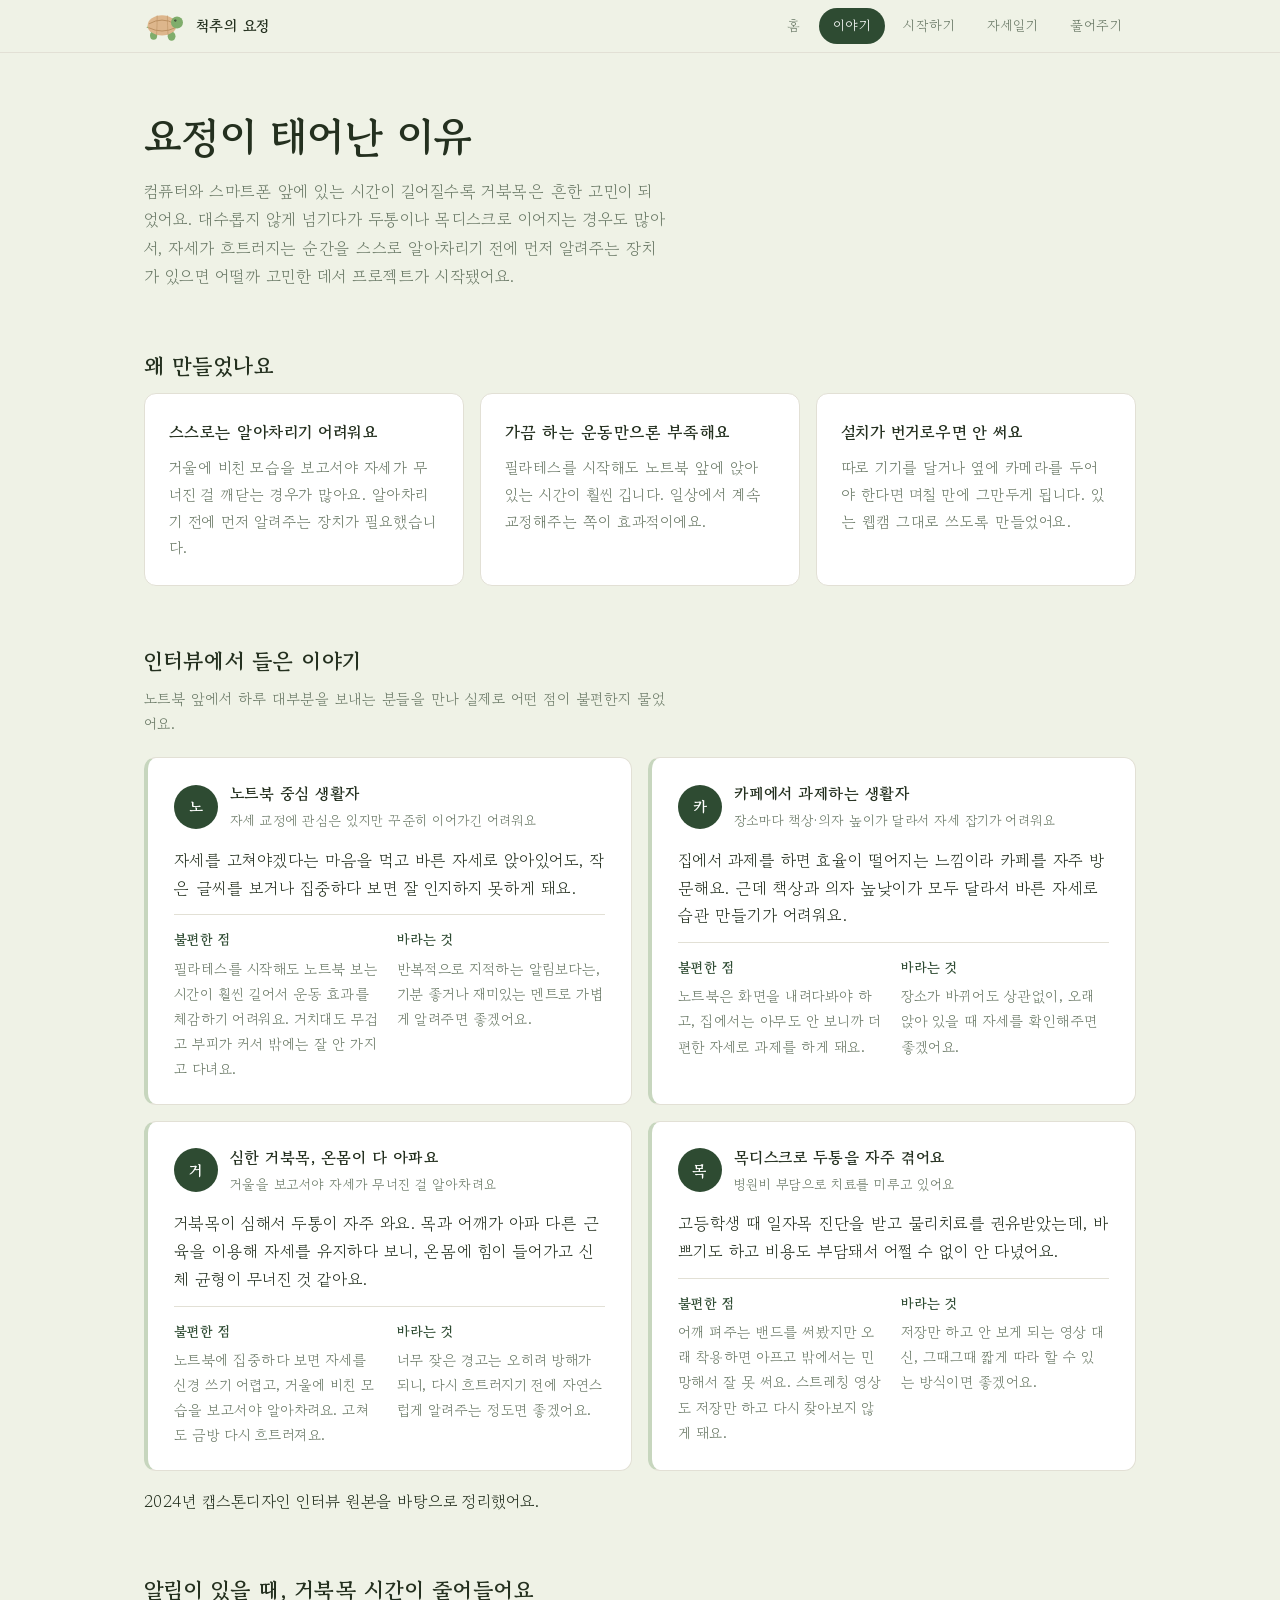
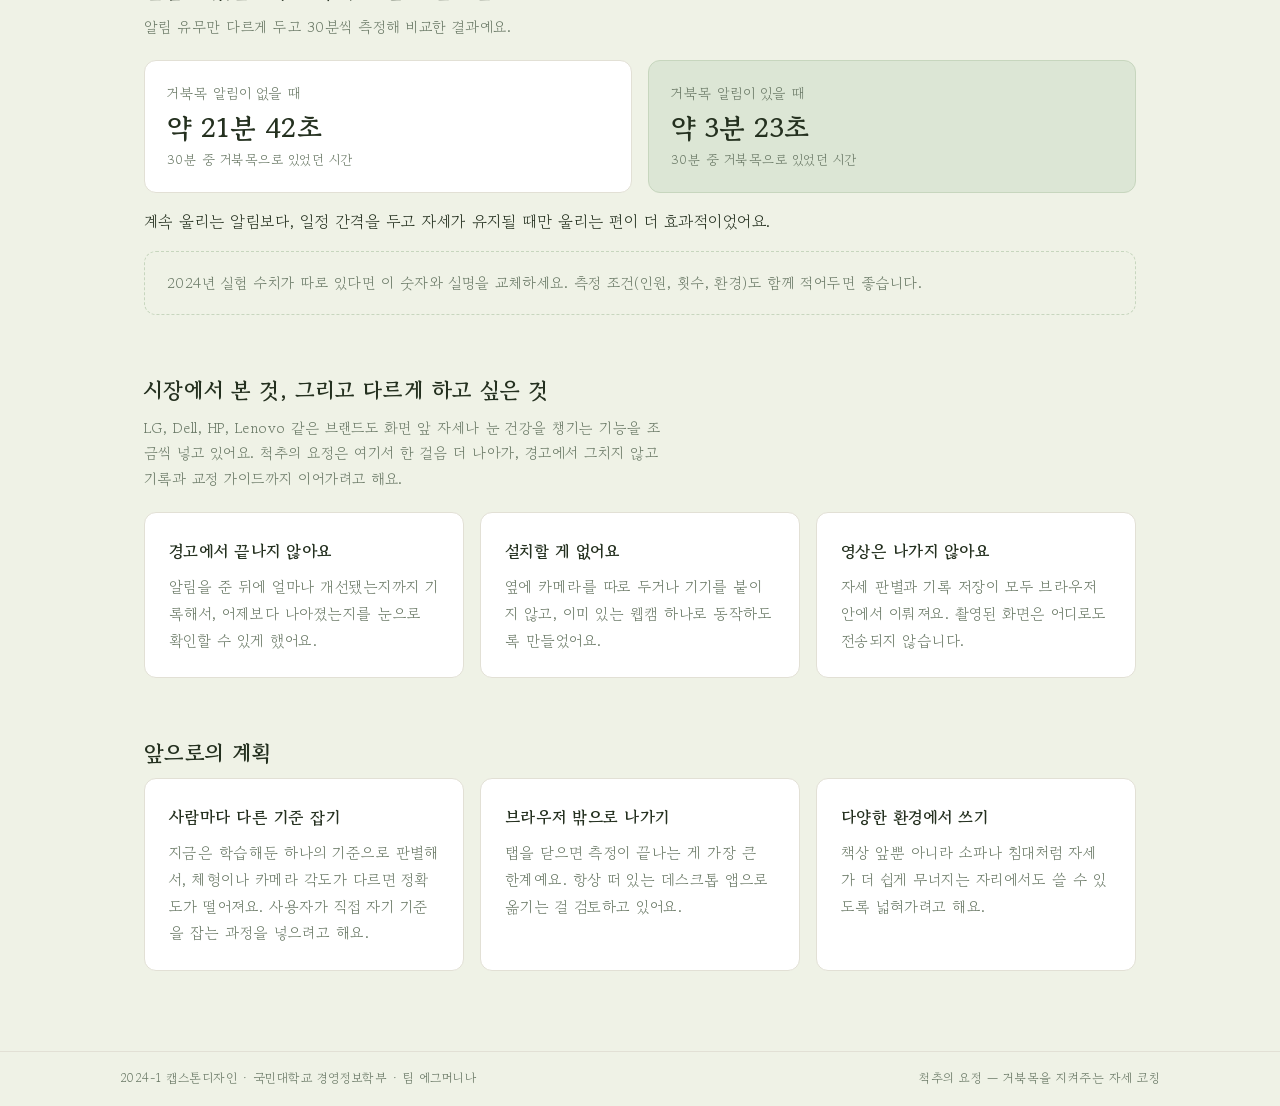
==== commit 6f31190e: "Revert "헤더 로고를 turtle-nukki.png 이미지로 교체" This reverts commit 13ad71dcb352ada4eadb375c69f656a1196a4db" ====
--- a/about.html
+++ b/about.html
@@ -40,7 +40,7 @@
 <body>
     <header class="site-header">
         <div class="inner">
-            <a class="brand" href="index.html"><img src="images/turtle-nukki.png" alt=""> 척추의 요정</a>
+            <a class="brand" href="index.html"><svg viewBox="0 0 70 50" aria-hidden="true"><path d="M4 27 Q10 22 15 27 Q10 31 4 27 Z" fill="#7FAD6B"/><ellipse cx="16" cy="41" rx="6" ry="7" fill="#7FAD6B"/><ellipse cx="46" cy="42" rx="6.5" ry="7.5" fill="#7FAD6B"/><ellipse cx="30" cy="24" rx="24" ry="17" fill="#DDB68C"/><path d="M9 21 Q30 9 51 21" fill="none" stroke="#B98F60" stroke-width="1.6" stroke-linecap="round"/><path d="M8 28 Q30 39 52 28" fill="none" stroke="#B98F60" stroke-width="1.6" stroke-linecap="round"/><path d="M22 8 Q22 24 21 40" fill="none" stroke="#B98F60" stroke-width="1.3" stroke-linecap="round" opacity="0.7"/><path d="M39 8 Q39 24 40 40" fill="none" stroke="#B98F60" stroke-width="1.3" stroke-linecap="round" opacity="0.7"/><circle cx="55" cy="19" r="10" fill="#7FAD6B"/><circle cx="52.3" cy="15.8" r="1.8" fill="#1c2617"/><circle cx="52.9" cy="15.1" r="0.6" fill="#fff"/></svg> 척추의 요정</a>
             <nav class="site-nav">
                 <ul>
                     <li><a href="index.html">홈</a></li>
--- a/style.css
+++ b/style.css
@@ -69,7 +69,7 @@
     font-weight: 700;
     font-size: 0.92rem;
 }
-.brand svg, .brand img { height: 34px; width: auto; display: block; }
+.brand svg { height: 30px; width: auto; display: block; }
 
 .site-nav ul {
     list-style: none;
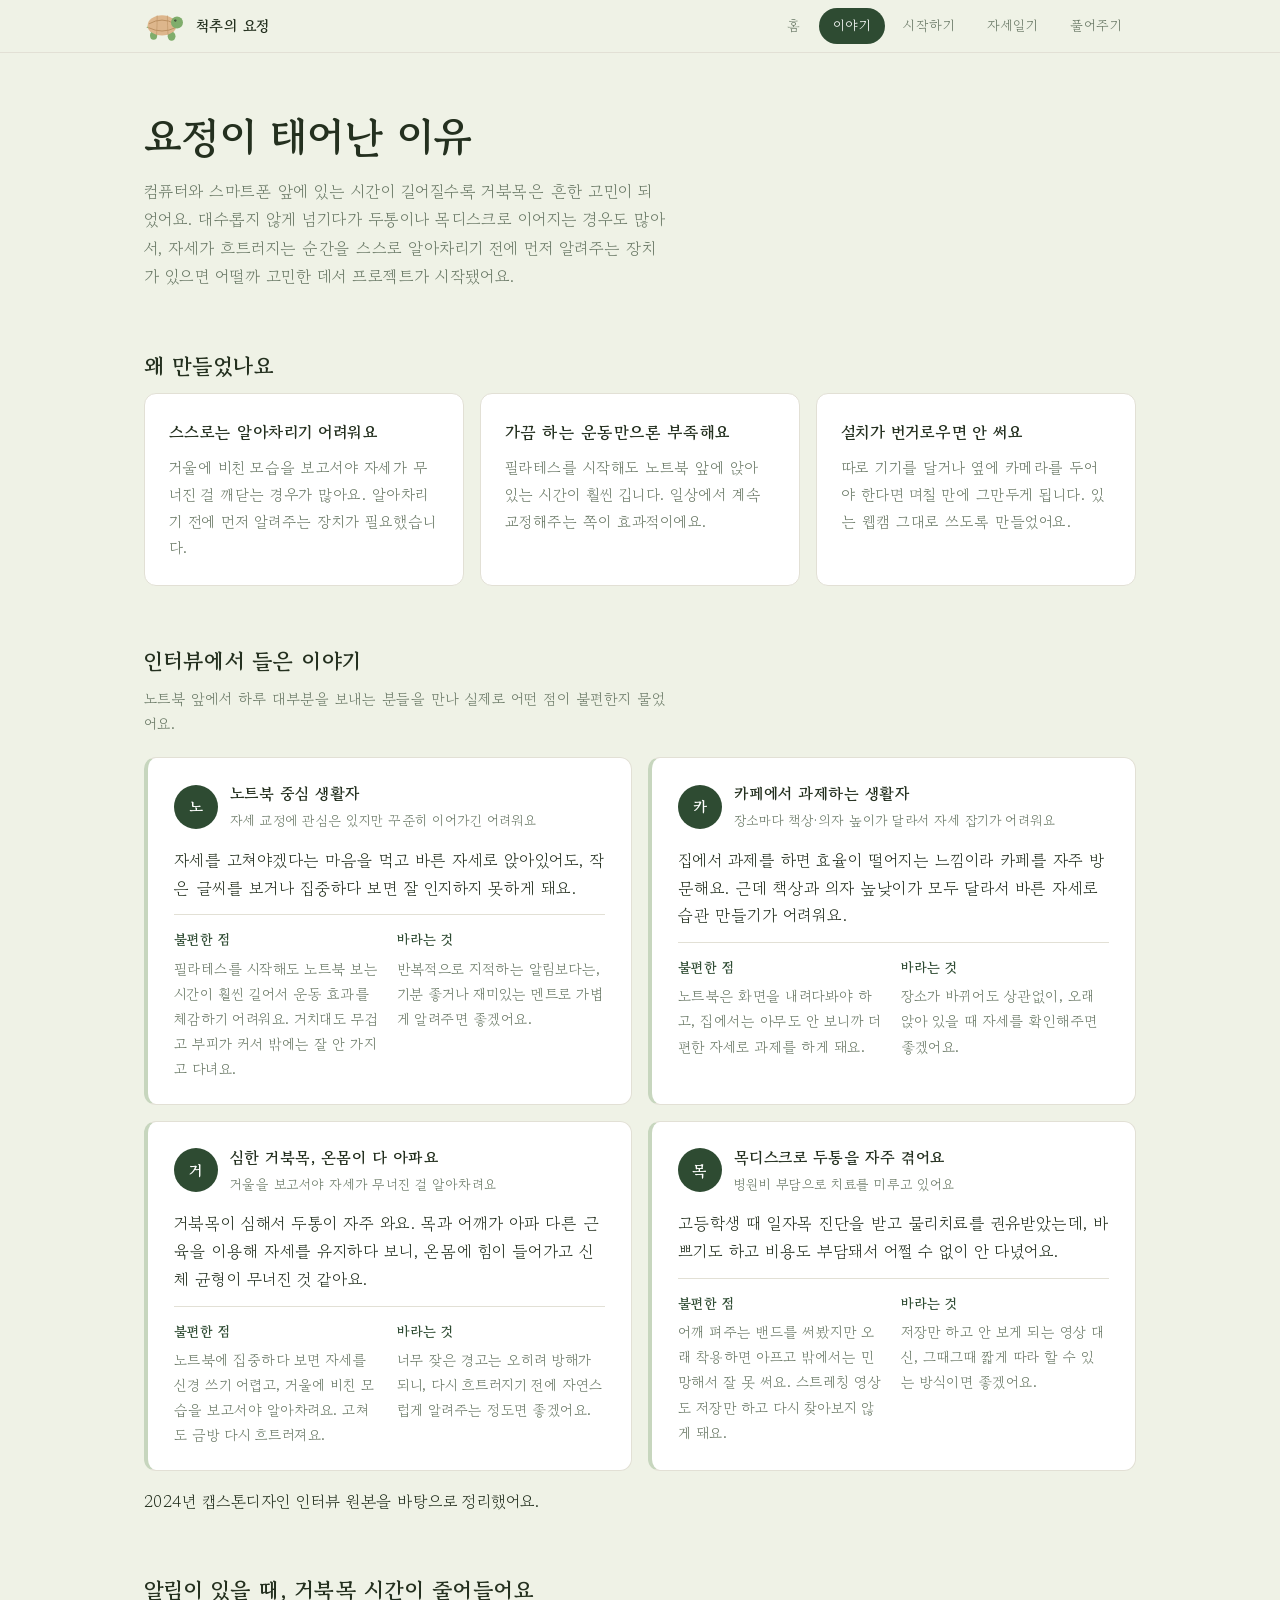
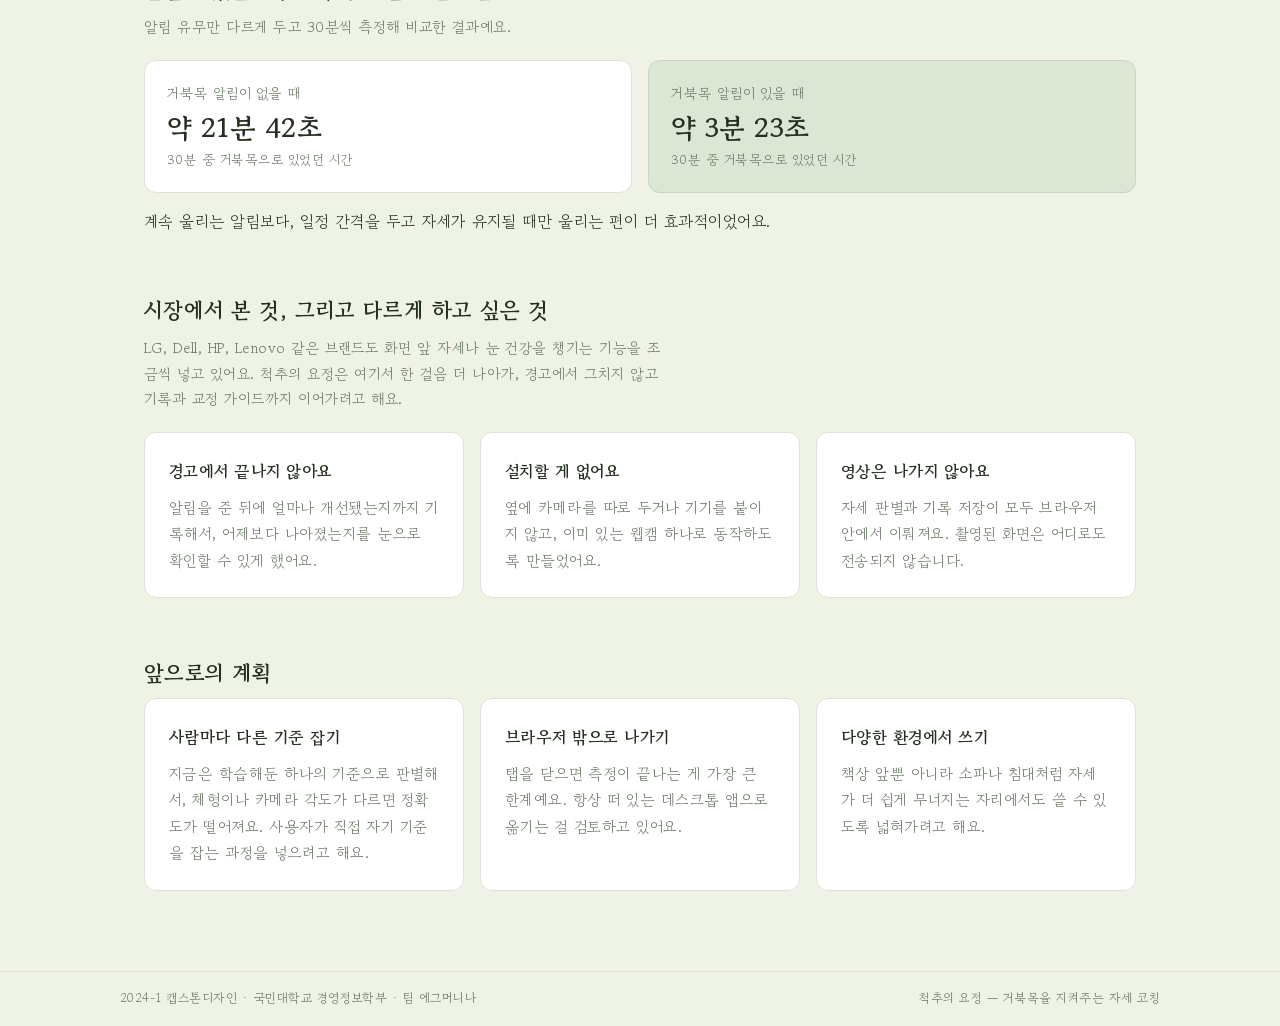
==== commit 78ad79d4: "about.html 작업용 안내 문구(todo) 제거 인터뷰·알림 효과 섹션에 남아있던 편집자용 메모를 지움. 사용 안 하게 된 .todo CSS 규칙도 함께 정리.  Co-Aut" ====
--- a/about.html
+++ b/about.html
@@ -4,7 +4,7 @@
     <meta charset="UTF-8">
     <meta name="viewport" content="width=device-width, initial-scale=1.0">
     <title>소개 · 척추의 요정</title>
-    <link rel="stylesheet" href="style.css">
+    <link rel="stylesheet" href="style.css?v=2">
     <style>
         .quote {
             background: var(--surface);
@@ -27,14 +27,6 @@
         }
         .compare .stat.highlight { background: var(--sage); border-color: var(--sage-deep); }
         @media (max-width: 620px) { .compare { grid-template-columns: 1fr; } }
-
-        .todo {
-            border: 1px dashed var(--sage-deep);
-            border-radius: var(--radius);
-            padding: 18px 22px;
-            color: var(--ink-soft);
-            font-size: 0.92rem;
-        }
     </style>
 </head>
 <body>
@@ -183,9 +175,6 @@
                 </div>
             </div>
             <p class="sub" style="margin-top:14px">계속 울리는 알림보다, 일정 간격을 두고 자세가 유지될 때만 울리는 편이 더 효과적이었어요.</p>
-            <div class="todo">
-                2024년 실험 수치가 따로 있다면 이 숫자와 설명을 교체하세요. 측정 조건(인원, 횟수, 환경)도 함께 적어두면 좋습니다.
-            </div>
         </section>
 
         <section>
--- a/style.css
+++ b/style.css
@@ -400,20 +400,42 @@
 
 .cam-wrap {
     display: grid;
-    grid-template-columns: minmax(0, 320px) 1fr;
+    grid-template-columns: 1fr 1fr;
     gap: 24px;
     align-items: start;
 }
-#canvas {
-    display: block;
+.cam-frame {
+    position: relative;
     width: 100%;
-    max-width: 320px;
+    aspect-ratio: 1 / 1;
     border-radius: var(--radius);
     border: 3px solid var(--line);
     background: var(--primary);
-}
-#canvas.good { border-color: var(--good); }
-#canvas.bad { border-color: var(--bad); }
+    overflow: hidden;
+}
+.cam-frame.good { border-color: var(--good); }
+.cam-frame.bad { border-color: var(--bad); }
+.cam-frame canvas {
+    position: absolute;
+    inset: 0;
+    display: block;
+    width: 100%;
+    height: 100%;
+}
+.cam-placeholder {
+    position: absolute;
+    inset: 0;
+    display: flex;
+    flex-direction: column;
+    align-items: center;
+    justify-content: center;
+    gap: 12px;
+    color: rgba(255, 255, 255, 0.6);
+    text-align: center;
+    padding: 24px;
+}
+.cam-placeholder svg { width: 40px; height: 40px; }
+.cam-placeholder p { margin: 0; font-size: 0.92rem; max-width: 24ch; }
 #label-container {
     margin-top: 10px;
     font-size: 0.8rem;
